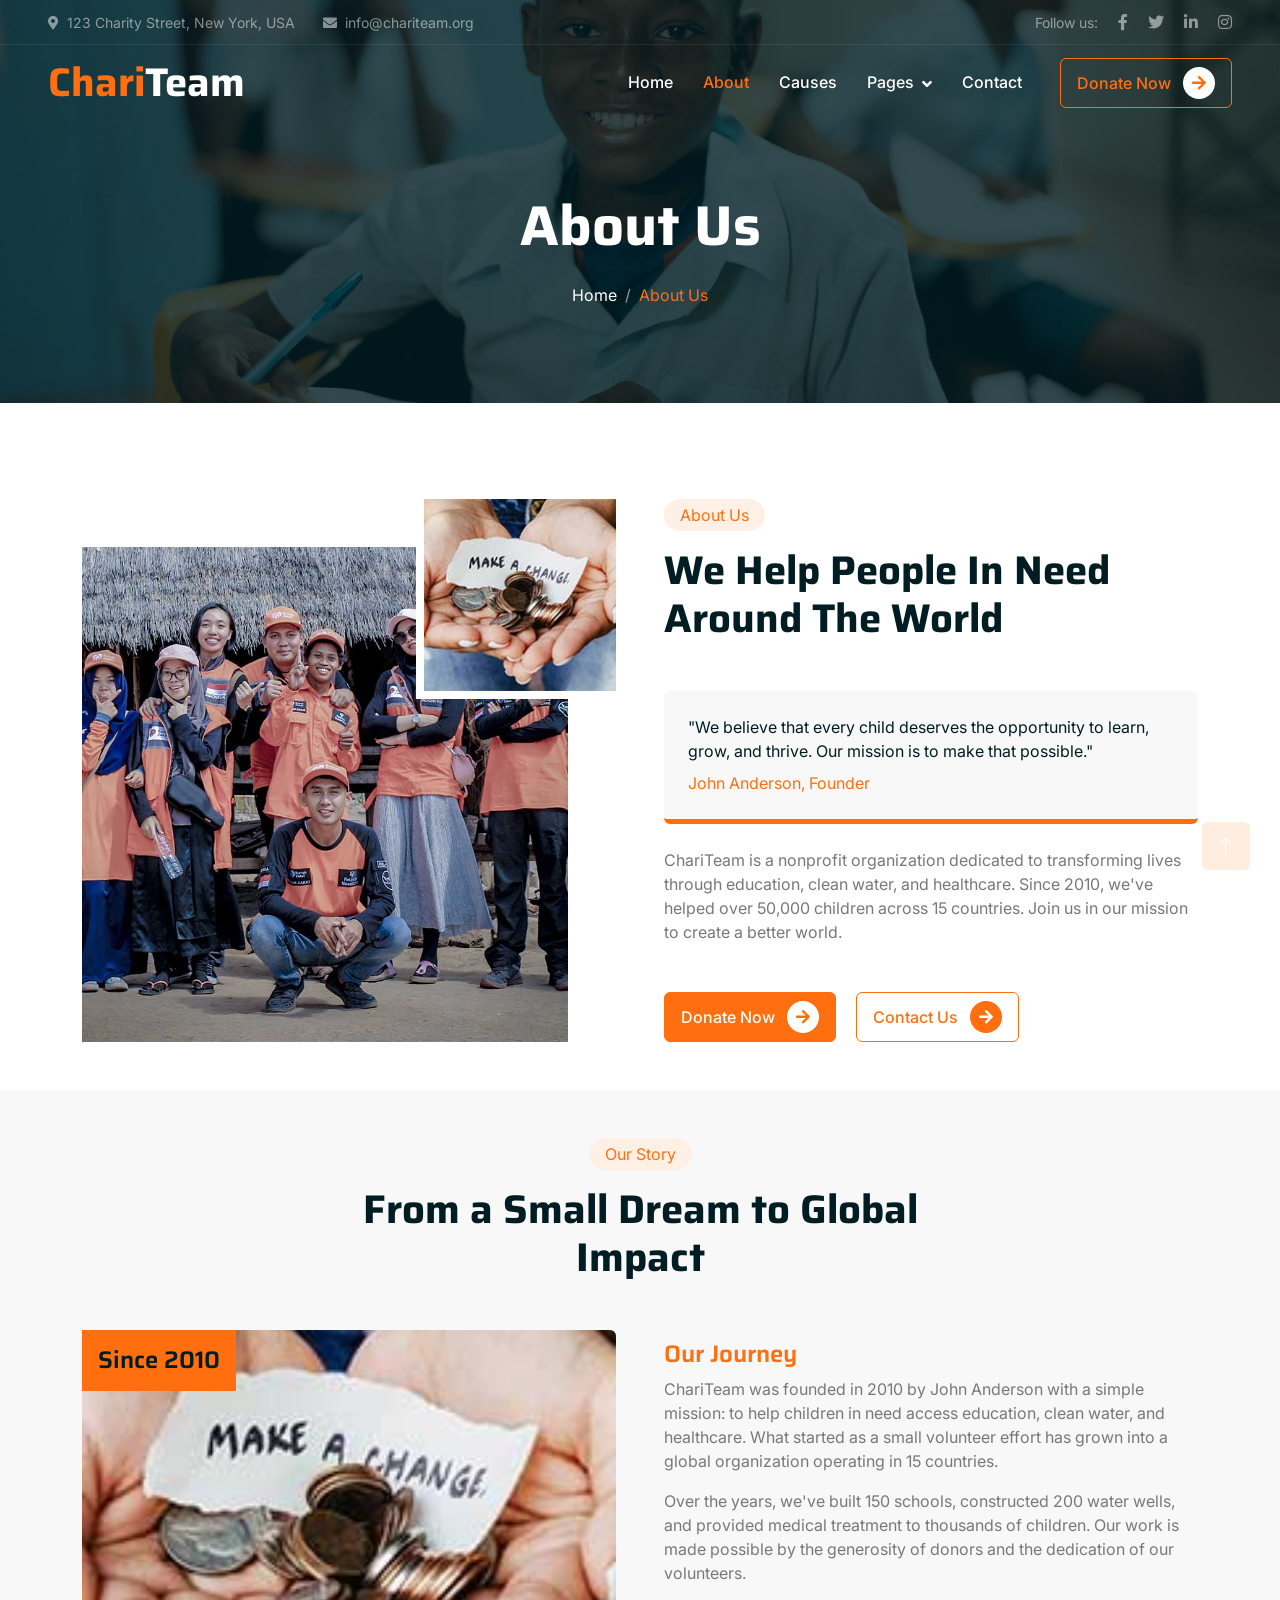
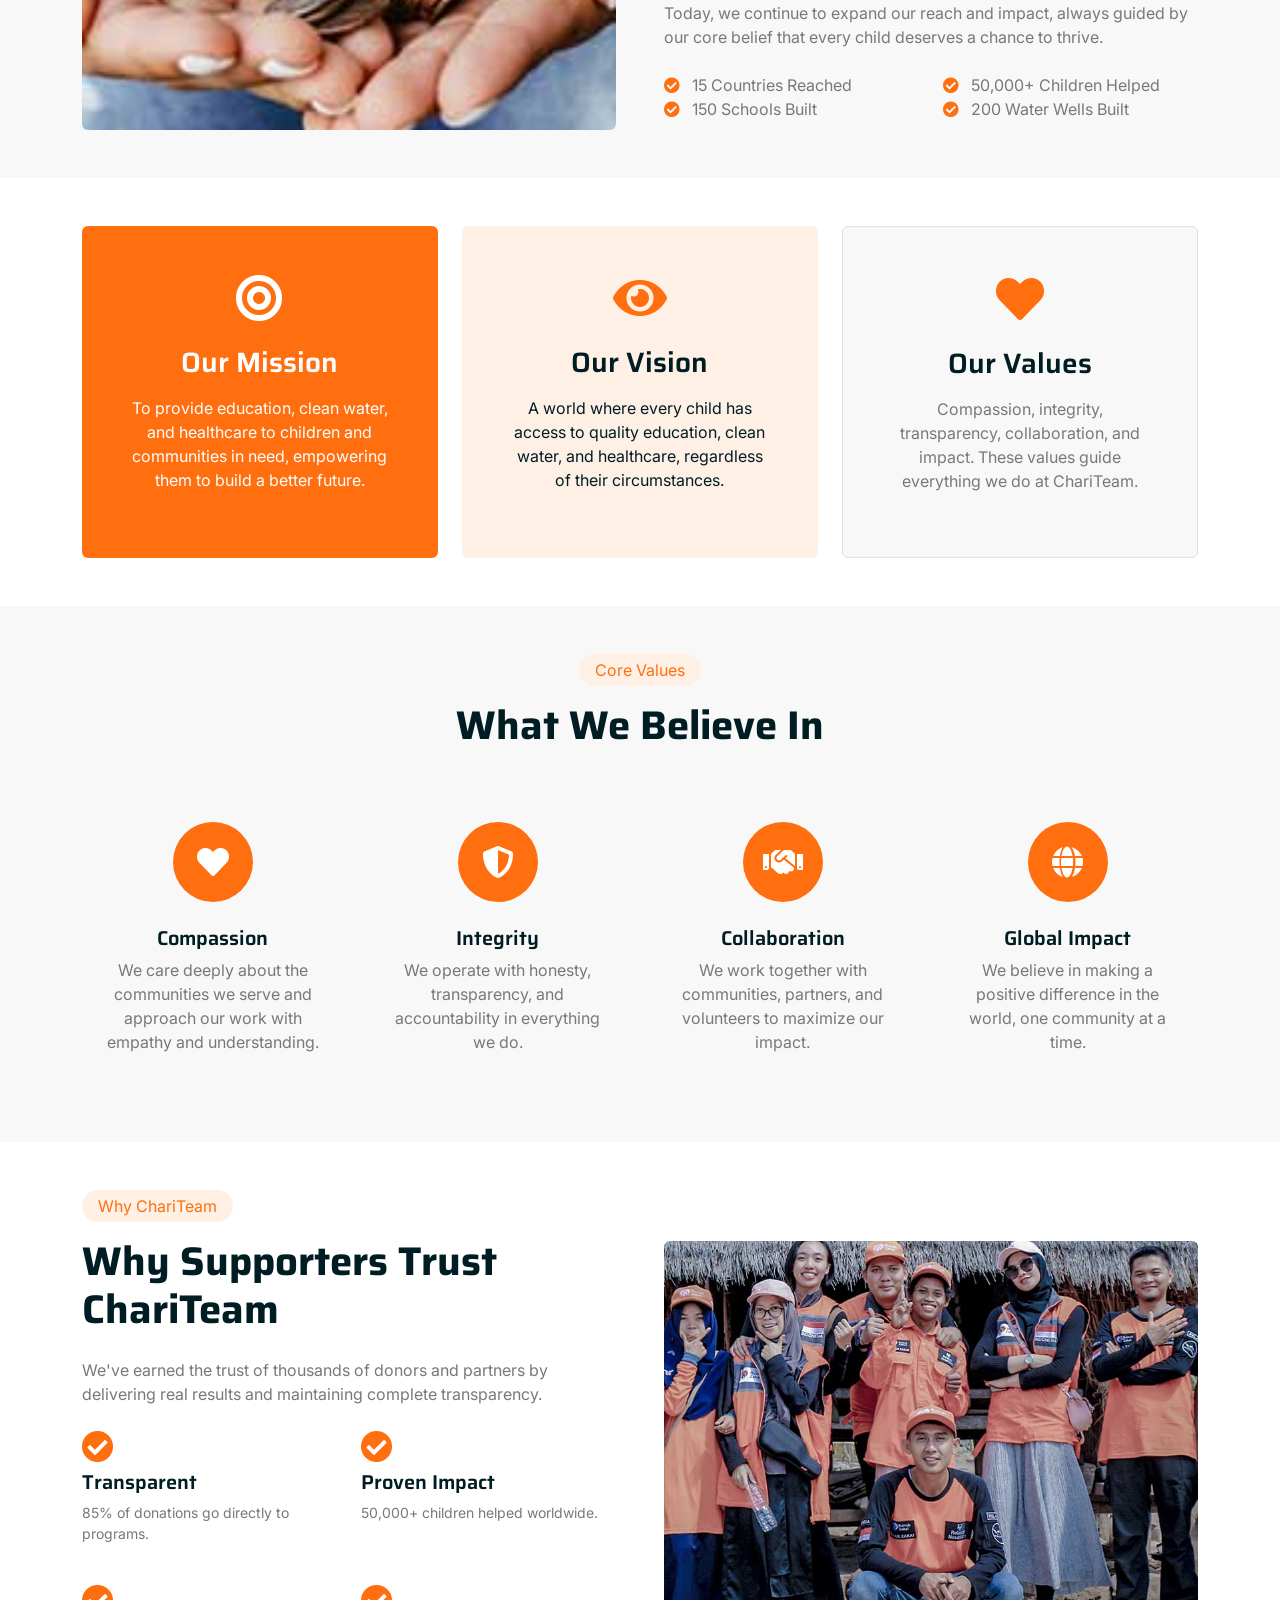
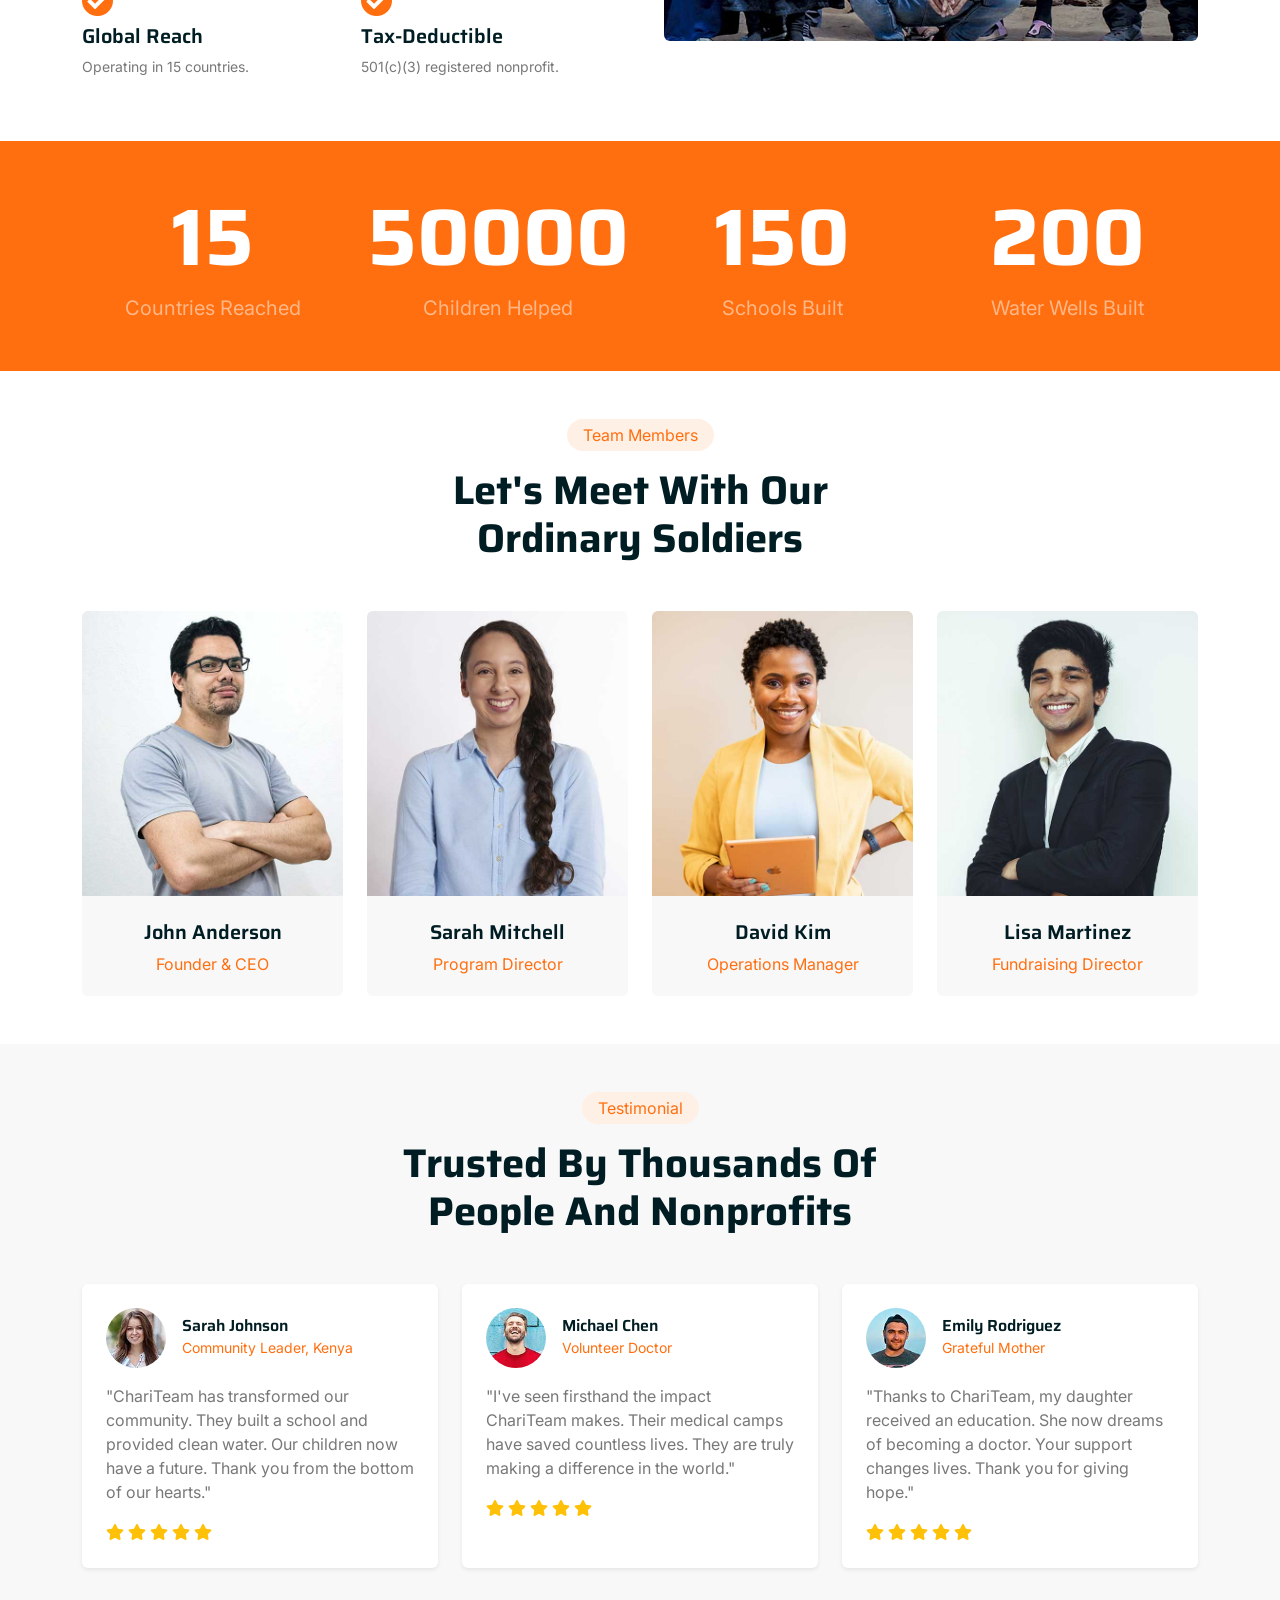
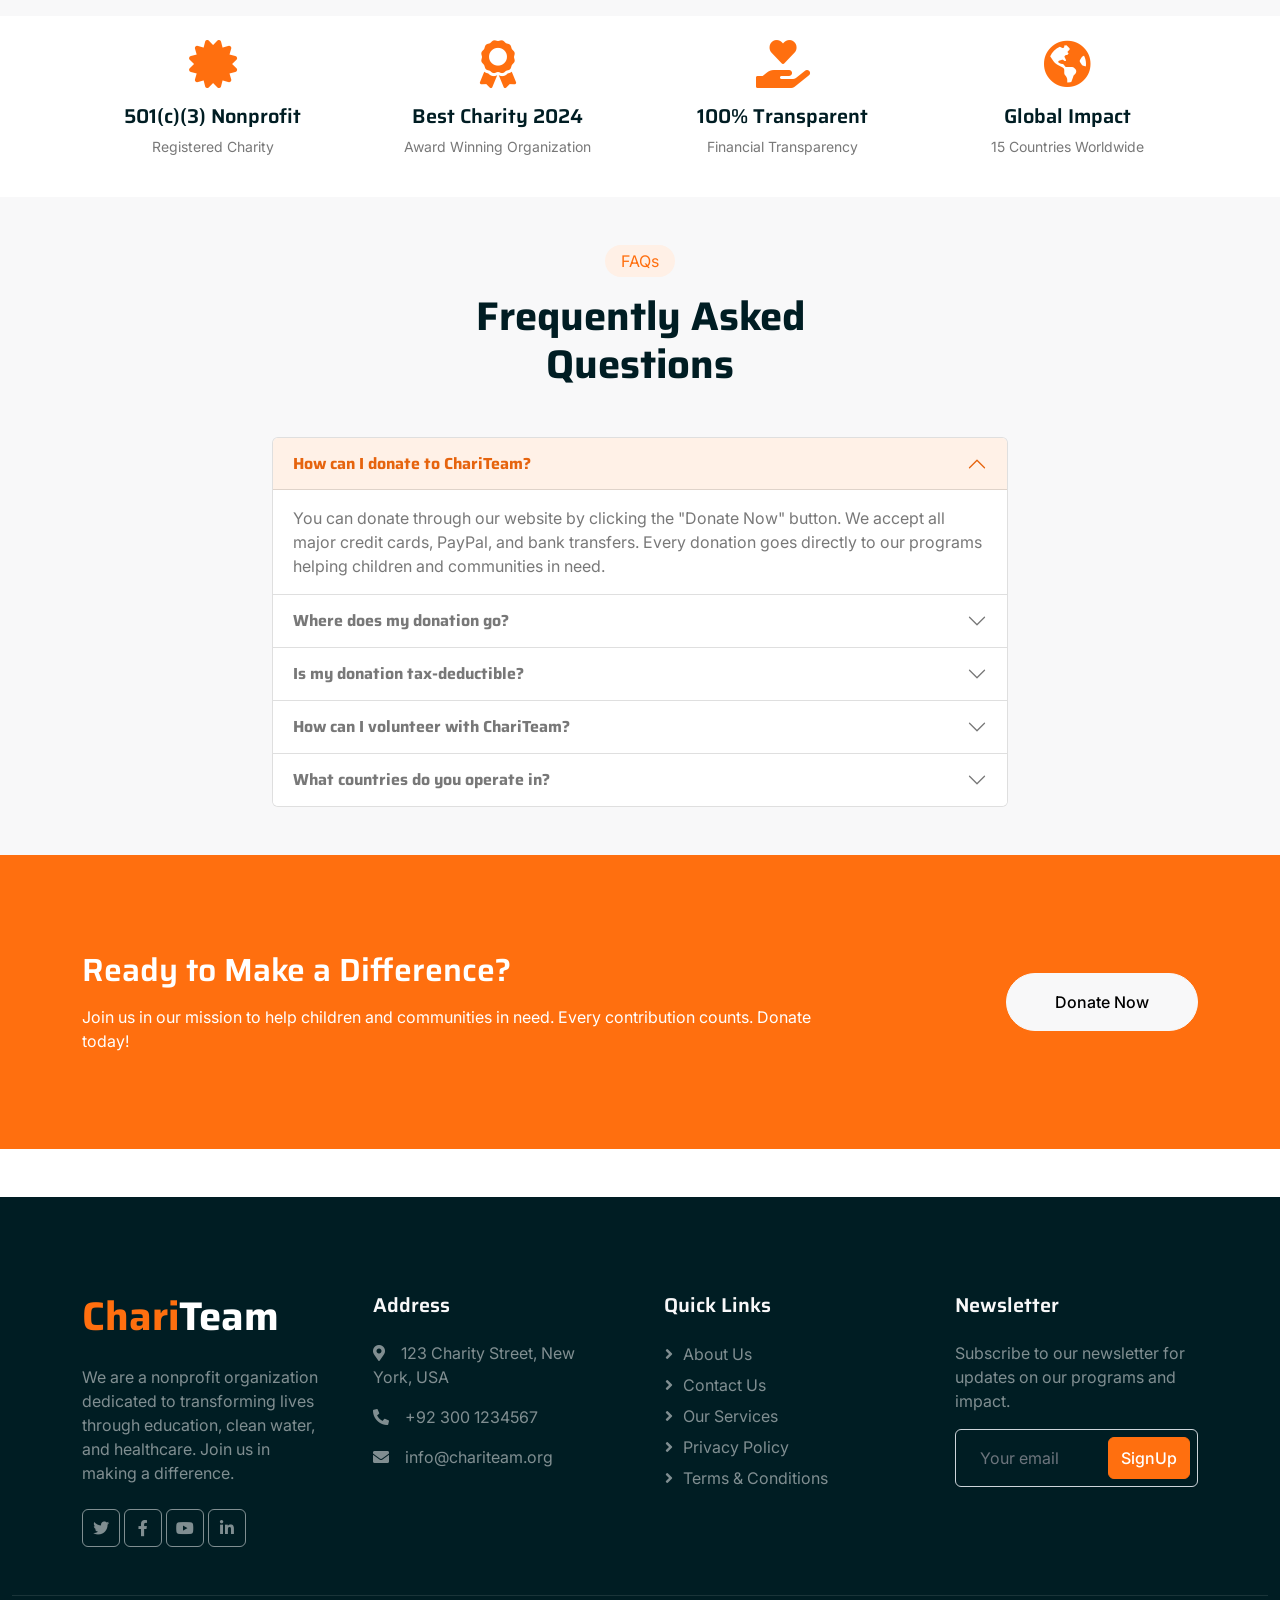
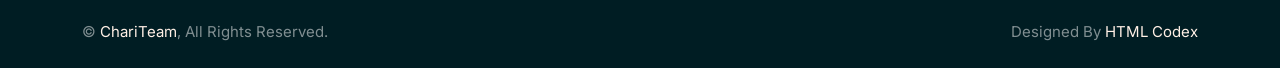
==== about.html @ 144189f0 "complate done" ====
<!DOCTYPE html>
<html lang="en">

<head>
    <meta charset="utf-8">
    <title>About Us - ChariTeam Charity Organization</title>
    <meta content="width=device-width, initial-scale=1.0" name="viewport">
    <meta content="about ChariTeam, charity organization, nonprofit, helping children, education, clean water, medical treatment" name="keywords">
    <meta content="Learn about ChariTeam - a nonprofit charity organization dedicated to helping children through education, clean water, and medical treatment since 2010." name="description">

    <!-- Favicon -->
    <link href="img/favicon.ico" rel="icon">

    <!-- Google Web Fonts -->
    <link rel="preconnect" href="https://fonts.googleapis.com">
    <link rel="preconnect" href="https://fonts.gstatic.com" crossorigin>
    <link href="https://fonts.googleapis.com/css2?family=Inter:wght@400;500;600&family=Saira:wght@500;600;700&display=swap" rel="stylesheet"> 

    <!-- Icon Font Stylesheet -->
    <link href="https://cdnjs.cloudflare.com/ajax/libs/font-awesome/5.10.0/css/all.min.css" rel="stylesheet">
    <link href="https://cdn.jsdelivr.net/npm/bootstrap-icons@1.4.1/font/bootstrap-icons.css" rel="stylesheet">

    <!-- Libraries Stylesheet -->
    <link href="lib/animate/animate.min.css" rel="stylesheet">
    <link href="lib/owlcarousel/assets/owl.carousel.min.css" rel="stylesheet">

    <!-- Customized Bootstrap Stylesheet -->
    <link href="css/bootstrap.min.css" rel="stylesheet">

    <!-- Template Stylesheet -->
    <link href="css/style.css" rel="stylesheet">
</head>

<body>
    <!-- Spinner Start -->
    <div id="spinner" class="show bg-white position-fixed translate-middle w-100 vh-100 top-50 start-50 d-flex align-items-center justify-content-center">
        <div class="spinner-grow text-primary" role="status"></div>
    </div>
    <!-- Spinner End -->


    <!-- Navbar Start -->
    <div class="container-fluid fixed-top px-0 wow fadeIn" data-wow-delay="0.1s">
        <div class="top-bar text-white-50 row gx-0 align-items-center d-none d-lg-flex">
            <div class="col-lg-6 px-5 text-start">
                <small><i class="fa fa-map-marker-alt me-2"></i>123 Charity Street, New York, USA</small>
                <small class="ms-4"><i class="fa fa-envelope me-2"></i>info@chariteam.org</small>
            </div>
            <div class="col-lg-6 px-5 text-end">
                <small>Follow us:</small>
                <a class="text-white-50 ms-3" href="#"><i class="fab fa-facebook-f"></i></a>
                <a class="text-white-50 ms-3" href="#"><i class="fab fa-twitter"></i></a>
                <a class="text-white-50 ms-3" href="#"><i class="fab fa-linkedin-in"></i></a>
                <a class="text-white-50 ms-3" href="#"><i class="fab fa-instagram"></i></a>
            </div>
        </div>

        <nav class="navbar navbar-expand-lg navbar-dark py-lg-0 px-lg-5 wow fadeIn" data-wow-delay="0.1s">
            <a href="index.html" class="navbar-brand ms-4 ms-lg-0">
                <h1 class="fw-bold text-primary m-0">Chari<span class="text-white">Team</span></h1>
            </a>
            <button type="button" class="navbar-toggler me-4" data-bs-toggle="collapse" data-bs-target="#navbarCollapse">
                <span class="navbar-toggler-icon"></span>
            </button>
            <div class="collapse navbar-collapse" id="navbarCollapse">
                <div class="navbar-nav ms-auto p-4 p-lg-0">
                    <a href="index.html" class="nav-item nav-link">Home</a>
                    <a href="about.html" class="nav-item nav-link active">About</a>
                    <a href="causes.html" class="nav-item nav-link">Causes</a>
                    <div class="nav-item dropdown">
                        <a href="#" class="nav-link dropdown-toggle" data-bs-toggle="dropdown">Pages</a>
                        <div class="dropdown-menu m-0">
                            <a href="service.html" class="dropdown-item">Service</a>
                            <a href="donate.html" class="dropdown-item">Donate</a>
                            <a href="team.html" class="dropdown-item">Our Team</a>
                            <a href="testimonial.html" class="dropdown-item">Testimonial</a>
                            <a href="blog.html" class="dropdown-item">Our Blog</a>
                        </div>
                    </div>
                    <a href="contact.html" class="nav-item nav-link">Contact</a>
                </div>
                <div class="d-none d-lg-flex ms-2">
                    <a class="btn btn-outline-primary py-2 px-3" href="donate.html">
                        Donate Now
                        <div class="d-inline-flex btn-sm-square bg-white text-primary rounded-circle ms-2">
                            <i class="fa fa-arrow-right"></i>
                        </div>
                    </a>
                </div>
            </div>
        </nav>
    </div>
    <!-- Navbar End -->


    <!-- Page Header Start -->
    <div class="container-fluid page-header mb-5 wow fadeIn" data-wow-delay="0.1s">
        <div class="container text-center">
            <h1 class="display-4 text-white animated slideInDown mb-4">About Us</h1>
            <nav aria-label="breadcrumb animated slideInDown">
                <ol class="breadcrumb justify-content-center mb-0">
                    <li class="breadcrumb-item"><a class="text-white" href="index.html">Home</a></li>
                    <li class="breadcrumb-item text-primary active" aria-current="page">About Us</li>
                </ol>
            </nav>
        </div>
    </div>
    <!-- Page Header End -->


    <!-- About Start -->
    <div class="container-xxl py-5">
        <div class="container">
            <div class="row g-5">
                <div class="col-lg-6 wow fadeInUp" data-wow-delay="0.1s">
                    <div class="position-relative overflow-hidden h-100" style="min-height: 400px;">
                        <img class="position-absolute w-100 h-100 pt-5 pe-5" src="img/about-1.jpg" alt="About ChariTeam" style="object-fit: cover;">
                        <img class="position-absolute top-0 end-0 bg-white ps-2 pb-2" src="img/about-2.jpg" alt="" style="width: 200px; height: 200px; object-fit: cover;">
                    </div>
                </div>
                <div class="col-lg-6 wow fadeInUp" data-wow-delay="0.5s">
                    <div class="h-100">
                        <div class="d-inline-block rounded-pill bg-secondary text-primary py-1 px-3 mb-3">About Us</div>
                        <h1 class="display-6 mb-5">We Help People In Need Around The World</h1>
                        <div class="bg-light border-bottom border-5 border-primary rounded p-4 mb-4">
                            <p class="text-dark mb-2">"We believe that every child deserves the opportunity to learn, grow, and thrive. Our mission is to make that possible."</p>
                            <span class="text-primary">John Anderson, Founder</span>
                        </div>
                        <p class="mb-5">ChariTeam is a nonprofit organization dedicated to transforming lives through education, clean water, and healthcare. Since 2010, we've helped over 50,000 children across 15 countries. Join us in our mission to create a better world.</p>
                        <a class="btn btn-primary py-2 px-3 me-3" href="donate.html">
                            Donate Now
                            <div class="d-inline-flex btn-sm-square bg-white text-primary rounded-circle ms-2">
                                <i class="fa fa-arrow-right"></i>
                            </div>
                        </a>
                        <a class="btn btn-outline-primary py-2 px-3" href="contact.html">
                            Contact Us
                            <div class="d-inline-flex btn-sm-square bg-primary text-white rounded-circle ms-2">
                                <i class="fa fa-arrow-right"></i>
                            </div>
                        </a>
                    </div>
                </div>
            </div>
        </div>
    </div>
    <!-- About End -->


    <!-- Our Story Section Start -->
    <div class="container-xxl py-5 bg-light">
        <div class="container">
            <div class="text-center mx-auto wow fadeInUp" data-wow-delay="0.1s" style="max-width: 600px;">
                <div class="d-inline-block rounded-pill bg-secondary text-primary py-1 px-3 mb-3">Our Story</div>
                <h1 class="display-6 mb-5">From a Small Dream to Global Impact</h1>
            </div>
            <div class="row g-5 align-items-center">
                <div class="col-lg-6 wow fadeInUp" data-wow-delay="0.1s">
                    <div class="position-relative">
                        <img class="img-fluid rounded w-100" src="img/about-2.jpg" alt="Our Story" style="height: 400px; object-fit: cover;">
                        <div class="position-absolute top-0 start-0 bg-primary text-white p-3 rounded-bottom-end">
                            <h4 class="mb-0">Since 2010</h4>
                        </div>
                    </div>
                </div>
                <div class="col-lg-6 wow fadeInUp" data-wow-delay="0.3s">
                    <h4 class="text-primary">Our Journey</h4>
                    <p>ChariTeam was founded in 2010 by John Anderson with a simple mission: to help children in need access education, clean water, and healthcare. What started as a small volunteer effort has grown into a global organization operating in 15 countries.</p>
                    <p>Over the years, we've built 150 schools, constructed 200 water wells, and provided medical treatment to thousands of children. Our work is made possible by the generosity of donors and the dedication of our volunteers.</p>
                    <p>Today, we continue to expand our reach and impact, always guided by our core belief that every child deserves a chance to thrive.</p>
                    <div class="row mt-4">
                        <div class="col-sm-6">
                            <i class="fas fa-check-circle text-primary me-2"></i> 15 Countries Reached
                        </div>
                        <div class="col-sm-6">
                            <i class="fas fa-check-circle text-primary me-2"></i> 50,000+ Children Helped
                        </div>
                        <div class="col-sm-6">
                            <i class="fas fa-check-circle text-primary me-2"></i> 150 Schools Built
                        </div>
                        <div class="col-sm-6">
                            <i class="fas fa-check-circle text-primary me-2"></i> 200 Water Wells Built
                        </div>
                    </div>
                </div>
            </div>
        </div>
    </div>
    <!-- Our Story Section End -->


    <!-- Mission & Vision Start -->
    <div class="container-xxl py-5">
        <div class="container">
            <div class="row g-4">
                <div class="col-lg-4 col-md-6 wow fadeInUp" data-wow-delay="0.1s">
                    <div class="bg-primary text-white text-center p-5 rounded h-100">
                        <i class="fas fa-bullseye fa-3x mb-4"></i>
                        <h3 class="text-white mb-3">Our Mission</h3>
                        <p>To provide education, clean water, and healthcare to children and communities in need, empowering them to build a better future.</p>
                    </div>
                </div>
                <div class="col-lg-4 col-md-6 wow fadeInUp" data-wow-delay="0.3s">
                    <div class="bg-secondary text-dark text-center p-5 rounded h-100">
                        <i class="fas fa-eye fa-3x mb-4 text-primary"></i>
                        <h3 class="text-dark mb-3">Our Vision</h3>
                        <p>A world where every child has access to quality education, clean water, and healthcare, regardless of their circumstances.</p>
                    </div>
                </div>
                <div class="col-lg-4 col-md-6 wow fadeInUp" data-wow-delay="0.5s">
                    <div class="bg-light text-center p-5 rounded h-100 border">
                        <i class="fas fa-heart fa-3x mb-4 text-primary"></i>
                        <h3 class="mb-3">Our Values</h3>
                        <p>Compassion, integrity, transparency, collaboration, and impact. These values guide everything we do at ChariTeam.</p>
                    </div>
                </div>
            </div>
        </div>
    </div>
    <!-- Mission & Vision End -->


    <!-- Core Values Section Start -->
    <div class="container-xxl py-5 bg-light">
        <div class="container">
            <div class="text-center mx-auto wow fadeInUp" data-wow-delay="0.1s" style="max-width: 500px;">
                <div class="d-inline-block rounded-pill bg-secondary text-primary py-1 px-3 mb-3">Core Values</div>
                <h1 class="display-6 mb-5">What We Believe In</h1>
            </div>
            <div class="row g-4">
                <div class="col-lg-3 col-md-6 wow fadeInUp" data-wow-delay="0.1s">
                    <div class="text-center p-4">
                        <div class="bg-primary rounded-circle d-flex align-items-center justify-content-center mx-auto mb-4" style="width: 80px; height: 80px;">
                            <i class="fas fa-heart text-white fa-2x"></i>
                        </div>
                        <h5>Compassion</h5>
                        <p>We care deeply about the communities we serve and approach our work with empathy and understanding.</p>
                    </div>
                </div>
                <div class="col-lg-3 col-md-6 wow fadeInUp" data-wow-delay="0.3s">
                    <div class="text-center p-4">
                        <div class="bg-primary rounded-circle d-flex align-items-center justify-content-center mx-auto mb-4" style="width: 80px; height: 80px;">
                            <i class="fas fa-shield-alt text-white fa-2x"></i>
                        </div>
                        <h5>Integrity</h5>
                        <p>We operate with honesty, transparency, and accountability in everything we do.</p>
                    </div>
                </div>
                <div class="col-lg-3 col-md-6 wow fadeInUp" data-wow-delay="0.5s">
                    <div class="text-center p-4">
                        <div class="bg-primary rounded-circle d-flex align-items-center justify-content-center mx-auto mb-4" style="width: 80px; height: 80px;">
                            <i class="fas fa-handshake text-white fa-2x"></i>
                        </div>
                        <h5>Collaboration</h5>
                        <p>We work together with communities, partners, and volunteers to maximize our impact.</p>
                    </div>
                </div>
                <div class="col-lg-3 col-md-6 wow fadeInUp" data-wow-delay="0.7s">
                    <div class="text-center p-4">
                        <div class="bg-primary rounded-circle d-flex align-items-center justify-content-center mx-auto mb-4" style="width: 80px; height: 80px;">
                            <i class="fas fa-globe text-white fa-2x"></i>
                        </div>
                        <h5>Global Impact</h5>
                        <p>We believe in making a positive difference in the world, one community at a time.</p>
                    </div>
                </div>
            </div>
        </div>
    </div>
    <!-- Core Values Section End -->


    <!-- Why Choose Us Start -->
    <div class="container-xxl py-5">
        <div class="container">
            <div class="row g-5 align-items-center">
                <div class="col-lg-6 wow fadeInUp" data-wow-delay="0.1s">
                    <div class="d-inline-block rounded-pill bg-secondary text-primary py-1 px-3 mb-3">Why ChariTeam</div>
                    <h1 class="display-6 mb-4">Why Supporters Trust ChariTeam</h1>
                    <p class="mb-4">We've earned the trust of thousands of donors and partners by delivering real results and maintaining complete transparency.</p>
                    <div class="row g-4">
                        <div class="col-sm-6">
                            <i class="fas fa-check-circle text-primary fa-2x mb-2"></i>
                            <h5>Transparent</h5>
                            <p class="small">85% of donations go directly to programs.</p>
                        </div>
                        <div class="col-sm-6">
                            <i class="fas fa-check-circle text-primary fa-2x mb-2"></i>
                            <h5>Proven Impact</h5>
                            <p class="small">50,000+ children helped worldwide.</p>
                        </div>
                        <div class="col-sm-6">
                            <i class="fas fa-check-circle text-primary fa-2x mb-2"></i>
                            <h5>Global Reach</h5>
                            <p class="small">Operating in 15 countries.</p>
                        </div>
                        <div class="col-sm-6">
                            <i class="fas fa-check-circle text-primary fa-2x mb-2"></i>
                            <h5>Tax-Deductible</h5>
                            <p class="small">501(c)(3) registered nonprofit.</p>
                        </div>
                    </div>
                </div>
                <div class="col-lg-6 wow fadeInUp" data-wow-delay="0.3s">
                    <img class="img-fluid rounded w-100" src="img/about-1.jpg" alt="Why Choose Us" style="height: 400px; object-fit: cover;">
                </div>
            </div>
        </div>
    </div>
    <!-- Why Choose Us End -->


    <!-- Stats Section Start -->
    <div class="container-xxl py-5 bg-primary">
        <div class="container">
            <div class="row g-4 text-center">
                <div class="col-lg-3 col-md-6 wow fadeInUp" data-wow-delay="0.1s">
                    <h1 class="display-1 text-white" data-toggle="counter-up">15</h1>
                    <span class="fs-5 text-white-50">Countries Reached</span>
                </div>
                <div class="col-lg-3 col-md-6 wow fadeInUp" data-wow-delay="0.3s">
                    <h1 class="display-1 text-white" data-toggle="counter-up">50000</h1>
                    <span class="fs-5 text-white-50">Children Helped</span>
                </div>
                <div class="col-lg-3 col-md-6 wow fadeInUp" data-wow-delay="0.5s">
                    <h1 class="display-1 text-white" data-toggle="counter-up">150</h1>
                    <span class="fs-5 text-white-50">Schools Built</span>
                </div>
                <div class="col-lg-3 col-md-6 wow fadeInUp" data-wow-delay="0.7s">
                    <h1 class="display-1 text-white" data-toggle="counter-up">200</h1>
                    <span class="fs-5 text-white-50">Water Wells Built</span>
                </div>
            </div>
        </div>
    </div>
    <!-- Stats Section End -->


    <!-- Team Start -->
    <div class="container-xxl py-5">
        <div class="container">
            <div class="text-center mx-auto mb-5 wow fadeInUp" data-wow-delay="0.1s" style="max-width: 500px;">
                <div class="d-inline-block rounded-pill bg-secondary text-primary py-1 px-3 mb-3">Team Members</div>
                <h1 class="display-6 mb-5">Let's Meet With Our Ordinary Soldiers</h1>
            </div>
            <div class="row g-4">
                <div class="col-lg-3 col-md-6 wow fadeInUp" data-wow-delay="0.1s">
                    <div class="team-item position-relative rounded overflow-hidden">
                        <div class="overflow-hidden">
                            <img class="img-fluid" src="img/team-1.jpg" alt="John Anderson - Founder">
                        </div>
                        <div class="team-text bg-light text-center p-4">
                            <h5>John Anderson</h5>
                            <p class="text-primary">Founder & CEO</p>
                            <div class="team-social text-center">
                                <a class="btn btn-square" href="#"><i class="fab fa-facebook-f"></i></a>
                                <a class="btn btn-square" href="#"><i class="fab fa-twitter"></i></a>
                                <a class="btn btn-square" href="#"><i class="fab fa-instagram"></i></a>
                            </div>
                        </div>
                    </div>
                </div>
                <div class="col-lg-3 col-md-6 wow fadeInUp" data-wow-delay="0.3s">
                    <div class="team-item position-relative rounded overflow-hidden">
                        <div class="overflow-hidden">
                            <img class="img-fluid" src="img/team-2.jpg" alt="Sarah Mitchell - Program Director">
                        </div>
                        <div class="team-text bg-light text-center p-4">
                            <h5>Sarah Mitchell</h5>
                            <p class="text-primary">Program Director</p>
                            <div class="team-social text-center">
                                <a class="btn btn-square" href="#"><i class="fab fa-facebook-f"></i></a>
                                <a class="btn btn-square" href="#"><i class="fab fa-twitter"></i></a>
                                <a class="btn btn-square" href="#"><i class="fab fa-instagram"></i></a>
                            </div>
                        </div>
                    </div>
                </div>
                <div class="col-lg-3 col-md-6 wow fadeInUp" data-wow-delay="0.5s">
                    <div class="team-item position-relative rounded overflow-hidden">
                        <div class="overflow-hidden">
                            <img class="img-fluid" src="img/team-3.jpg" alt="David Kim - Operations Manager">
                        </div>
                        <div class="team-text bg-light text-center p-4">
                            <h5>David Kim</h5>
                            <p class="text-primary">Operations Manager</p>
                            <div class="team-social text-center">
                                <a class="btn btn-square" href="#"><i class="fab fa-facebook-f"></i></a>
                                <a class="btn btn-square" href="#"><i class="fab fa-twitter"></i></a>
                                <a class="btn btn-square" href="#"><i class="fab fa-instagram"></i></a>
                            </div>
                        </div>
                    </div>
                </div>
                <div class="col-lg-3 col-md-6 wow fadeInUp" data-wow-delay="0.7s">
                    <div class="team-item position-relative rounded overflow-hidden">
                        <div class="overflow-hidden">
                            <img class="img-fluid" src="img/team-4.jpg" alt="Lisa Martinez - Fundraising Director">
                        </div>
                        <div class="team-text bg-light text-center p-4">
                            <h5>Lisa Martinez</h5>
                            <p class="text-primary">Fundraising Director</p>
                            <div class="team-social text-center">
                                <a class="btn btn-square" href="#"><i class="fab fa-facebook-f"></i></a>
                                <a class="btn btn-square" href="#"><i class="fab fa-twitter"></i></a>
                                <a class="btn btn-square" href="#"><i class="fab fa-instagram"></i></a>
                            </div>
                        </div>
                    </div>
                </div>
            </div>
        </div>
    </div>
    <!-- Team End -->


    <!-- Testimonial Start -->
    <div class="container-xxl py-5 bg-light">
        <div class="container">
            <div class="text-center mx-auto mb-5 wow fadeInUp" data-wow-delay="0.1s" style="max-width: 500px;">
                <div class="d-inline-block rounded-pill bg-secondary text-primary py-1 px-3 mb-3">Testimonial</div>
                <h1 class="display-6 mb-5">Trusted By Thousands Of People And Nonprofits</h1>
            </div>
            <div class="row g-4">
                <div class="col-lg-4 col-md-6 wow fadeInUp" data-wow-delay="0.1s">
                    <div class="bg-white p-4 rounded shadow-sm h-100">
                        <div class="d-flex align-items-center mb-3">
                            <img class="img-fluid rounded-circle" src="img/testimonial-1.jpg" alt="Sarah Johnson" style="width: 60px; height: 60px; object-fit: cover;">
                            <div class="ms-3">
                                <h6 class="mb-0">Sarah Johnson</h6>
                                <span class="text-primary small">Community Leader, Kenya</span>
                            </div>
                        </div>
                        <p>"ChariTeam has transformed our community. They built a school and provided clean water. Our children now have a future. Thank you from the bottom of our hearts."</p>
                        <div class="text-warning">
                            <i class="fas fa-star"></i>
                            <i class="fas fa-star"></i>
                            <i class="fas fa-star"></i>
                            <i class="fas fa-star"></i>
                            <i class="fas fa-star"></i>
                        </div>
                    </div>
                </div>
                <div class="col-lg-4 col-md-6 wow fadeInUp" data-wow-delay="0.3s">
                    <div class="bg-white p-4 rounded shadow-sm h-100">
                        <div class="d-flex align-items-center mb-3">
                            <img class="img-fluid rounded-circle" src="img/testimonial-2.jpg" alt="Michael Chen" style="width: 60px; height: 60px; object-fit: cover;">
                            <div class="ms-3">
                                <h6 class="mb-0">Michael Chen</h6>
                                <span class="text-primary small">Volunteer Doctor</span>
                            </div>
                        </div>
                        <p>"I've seen firsthand the impact ChariTeam makes. Their medical camps have saved countless lives. They are truly making a difference in the world."</p>
                        <div class="text-warning">
                            <i class="fas fa-star"></i>
                            <i class="fas fa-star"></i>
                            <i class="fas fa-star"></i>
                            <i class="fas fa-star"></i>
                            <i class="fas fa-star"></i>
                        </div>
                    </div>
                </div>
                <div class="col-lg-4 col-md-6 wow fadeInUp" data-wow-delay="0.5s">
                    <div class="bg-white p-4 rounded shadow-sm h-100">
                        <div class="d-flex align-items-center mb-3">
                            <img class="img-fluid rounded-circle" src="img/testimonial-3.jpg" alt="Emily Rodriguez" style="width: 60px; height: 60px; object-fit: cover;">
                            <div class="ms-3">
                                <h6 class="mb-0">Emily Rodriguez</h6>
                                <span class="text-primary small">Grateful Mother</span>
                            </div>
                        </div>
                        <p>"Thanks to ChariTeam, my daughter received an education. She now dreams of becoming a doctor. Your support changes lives. Thank you for giving hope."</p>
                        <div class="text-warning">
                            <i class="fas fa-star"></i>
                            <i class="fas fa-star"></i>
                            <i class="fas fa-star"></i>
                            <i class="fas fa-star"></i>
                            <i class="fas fa-star"></i>
                        </div>
                    </div>
                </div>
            </div>
        </div>
    </div>
    <!-- Testimonial End -->


    <!-- Trust Badges Start -->
    <div class="container-xxl py-4">
        <div class="container">
            <div class="row g-4 text-center">
                <div class="col-lg-3 col-md-6 wow fadeInUp" data-wow-delay="0.1s">
                    <i class="fas fa-certificate fa-3x text-primary mb-3"></i>
                    <h5>501(c)(3) Nonprofit</h5>
                    <p class="small">Registered Charity</p>
                </div>
                <div class="col-lg-3 col-md-6 wow fadeInUp" data-wow-delay="0.3s">
                    <i class="fas fa-award fa-3x text-primary mb-3"></i>
                    <h5>Best Charity 2024</h5>
                    <p class="small">Award Winning Organization</p>
                </div>
                <div class="col-lg-3 col-md-6 wow fadeInUp" data-wow-delay="0.5s">
                    <i class="fas fa-hand-holding-heart fa-3x text-primary mb-3"></i>
                    <h5>100% Transparent</h5>
                    <p class="small">Financial Transparency</p>
                </div>
                <div class="col-lg-3 col-md-6 wow fadeInUp" data-wow-delay="0.7s">
                    <i class="fas fa-globe-americas fa-3x text-primary mb-3"></i>
                    <h5>Global Impact</h5>
                    <p class="small">15 Countries Worldwide</p>
                </div>
            </div>
        </div>
    </div>
    <!-- Trust Badges End -->


    <!-- FAQ Section Start -->
    <div class="container-xxl py-5 bg-light">
        <div class="container">
            <div class="text-center mx-auto wow fadeInUp" data-wow-delay="0.1s" style="max-width: 500px;">
                <div class="d-inline-block rounded-pill bg-secondary text-primary py-1 px-3 mb-3">FAQs</div>
                <h1 class="display-6 mb-5">Frequently Asked Questions</h1>
            </div>
            <div class="row justify-content-center">
                <div class="col-lg-8">
                    <div class="accordion" id="faqAccordion">
                        <div class="accordion-item wow fadeInUp" data-wow-delay="0.1s">
                            <h2 class="accordion-header">
                                <button class="accordion-button" type="button" data-bs-toggle="collapse" data-bs-target="#faq1">
                                    <strong>How can I donate to ChariTeam?</strong>
                                </button>
                            </h2>
                            <div id="faq1" class="accordion-collapse collapse show" data-bs-parent="#faqAccordion">
                                <div class="accordion-body">You can donate through our website by clicking the "Donate Now" button. We accept all major credit cards, PayPal, and bank transfers. Every donation goes directly to our programs helping children and communities in need.</div>
                            </div>
                        </div>
                        <div class="accordion-item wow fadeInUp" data-wow-delay="0.3s">
                            <h2 class="accordion-header">
                                <button class="accordion-button collapsed" type="button" data-bs-toggle="collapse" data-bs-target="#faq2">
                                    <strong>Where does my donation go?</strong>
                                </button>
                            </h2>
                            <div id="faq2" class="accordion-collapse collapse" data-bs-parent="#faqAccordion">
                                <div class="accordion-body">85% of your donation directly funds our programs including education, clean water, and healthcare. 10% goes to operational costs and 5% to administrative expenses. We are transparent about our finances.</div>
                            </div>
                        </div>
                        <div class="accordion-item wow fadeInUp" data-wow-delay="0.5s">
                            <h2 class="accordion-header">
                                <button class="accordion-button collapsed" type="button" data-bs-toggle="collapse" data-bs-target="#faq3">
                                    <strong>Is my donation tax-deductible?</strong>
                                </button>
                            </h2>
                            <div id="faq3" class="accordion-collapse collapse" data-bs-parent="#faqAccordion">
                                <div class="accordion-body">Yes, ChariTeam is a registered 501(c)(3) nonprofit organization. All donations are tax-deductible to the fullest extent permitted by law. You will receive a receipt for your records.</div>
                            </div>
                        </div>
                        <div class="accordion-item wow fadeInUp" data-wow-delay="0.7s">
                            <h2 class="accordion-header">
                                <button class="accordion-button collapsed" type="button" data-bs-toggle="collapse" data-bs-target="#faq4">
                                    <strong>How can I volunteer with ChariTeam?</strong>
                                </button>
                            </h2>
                            <div id="faq4" class="accordion-collapse collapse" data-bs-parent="#faqAccordion">
                                <div class="accordion-body">We welcome volunteers! You can sign up on our website or contact us directly. We have opportunities both locally and internationally in education, healthcare, and community development programs.</div>
                            </div>
                        </div>
                        <div class="accordion-item wow fadeInUp" data-wow-delay="0.9s">
                            <h2 class="accordion-header">
                                <button class="accordion-button collapsed" type="button" data-bs-toggle="collapse" data-bs-target="#faq5">
                                    <strong>What countries do you operate in?</strong>
                                </button>
                            </h2>
                            <div id="faq5" class="accordion-collapse collapse" data-bs-parent="#faqAccordion">
                                <div class="accordion-body">We operate in 15 countries across Africa, Asia, and South America. Our programs focus on communities with the greatest need for education, clean water, and healthcare services.</div>
                            </div>
                        </div>
                    </div>
                </div>
            </div>
        </div>
    </div>
    <!-- FAQ Section End -->


    <!-- CTA Section Start -->
    <div class="container-fluid bg-primary py-5">
        <div class="container py-5">
            <div class="row align-items-center">
                <div class="col-lg-8 wow fadeIn" data-wow-delay="0.1s">
                    <h2 class="text-white mb-3">Ready to Make a Difference?</h2>
                    <p class="text-white mb-0">Join us in our mission to help children and communities in need. Every contribution counts. Donate today!</p>
                </div>
                <div class="col-lg-4 text-lg-end wow fadeIn" data-wow-delay="0.3s">
                    <a href="donate.html" class="btn btn-light rounded-pill py-3 px-5">Donate Now</a>
                </div>
            </div>
        </div>
    </div>
    <!-- CTA Section End -->


    <!-- Footer Start -->
    <div class="container-fluid bg-dark text-white-50 footer mt-5 pt-5 wow fadeIn" data-wow-delay="0.1s">
        <div class="container py-5">
            <div class="row g-5">
                <div class="col-lg-3 col-md-6">
                    <h1 class="fw-bold text-primary mb-4">Chari<span class="text-white">Team</span></h1>
                    <p>We are a nonprofit organization dedicated to transforming lives through education, clean water, and healthcare. Join us in making a difference.</p>
                    <div class="d-flex pt-2">
                        <a class="btn btn-square me-1" href="#"><i class="fab fa-twitter"></i></a>
                        <a class="btn btn-square me-1" href="#"><i class="fab fa-facebook-f"></i></a>
                        <a class="btn btn-square me-1" href="#"><i class="fab fa-youtube"></i></a>
                        <a class="btn btn-square me-0" href="#"><i class="fab fa-linkedin-in"></i></a>
                    </div>
                </div>
                <div class="col-lg-3 col-md-6">
                    <h5 class="text-light mb-4">Address</h5>
                    <p><i class="fa fa-map-marker-alt me-3"></i>123 Charity Street, New York, USA</p>
                    <p><i class="fa fa-phone-alt me-3"></i>+92 300 1234567</p>
                    <p><i class="fa fa-envelope me-3"></i>info@chariteam.org</p>
                </div>
                <div class="col-lg-3 col-md-6">
                    <h5 class="text-light mb-4">Quick Links</h5>
                    <a class="btn btn-link" href="about.html">About Us</a>
                    <a class="btn btn-link" href="contact.html">Contact Us</a>
                    <a class="btn btn-link" href="service.html">Our Services</a>
                    <a class="btn btn-link" href="privacy-policy.html">Privacy Policy</a>
                    <a class="btn btn-link" href="terms.html">Terms & Conditions</a>
                </div>
                <div class="col-lg-3 col-md-6">
                    <h5 class="text-light mb-4">Newsletter</h5>
                    <p>Subscribe to our newsletter for updates on our programs and impact.</p>
                    <div class="position-relative mx-auto" style="max-width: 400px;">
                        <input class="form-control bg-transparent w-100 py-3 ps-4 pe-5" type="email" placeholder="Your email">
                        <button type="button" class="btn btn-primary py-2 position-absolute top-0 end-0 mt-2 me-2">SignUp</button>
                    </div>
                </div>
            </div>
        </div>
        <div class="container-fluid copyright">
            <div class="container">
                <div class="row">
                    <div class="col-md-6 text-center text-md-start mb-3 mb-md-0">
                        &copy; <a href="index.html">ChariTeam</a>, All Rights Reserved.
                    </div>
                    <div class="col-md-6 text-center text-md-end">
                        Designed By <a href="https://htmlcodex.com">HTML Codex</a>
                    </div>
                </div>
            </div>
        </div>
    </div>
    <!-- Footer End -->


    <!-- Back to Top -->
    <a href="#" class="btn btn-lg btn-primary btn-lg-square back-to-top"><i class="bi bi-arrow-up"></i></a>


    <!-- JavaScript Libraries -->
    <script src="https://code.jquery.com/jquery-3.4.1.min.js"></script>
    <script src="https://cdn.jsdelivr.net/npm/bootstrap@5.0.0/dist/js/bootstrap.bundle.min.js"></script>
    <script src="lib/wow/wow.min.js"></script>
    <script src="lib/easing/easing.min.js"></script>
    <script src="lib/waypoints/waypoints.min.js"></script>
    <script src="lib/owlcarousel/owl.carousel.min.js"></script>
    <script src="lib/parallax/parallax.min.js"></script>

    <!-- Template Javascript -->
    <script src="js/main.js"></script>
</body>

</html>
---- css/style.css ----
/********** Template CSS **********/
:root {
    --primary: #FF6F0F;
    --secondary: #FFF0E6;
    --light: #F8F8F9;
    --dark: #001D23;
}

.back-to-top {
    position: fixed;
    display: none;
    right: 30px;
    bottom: 30px;
    z-index: 99;
}


/*** Spinner ***/
#spinner {
    opacity: 0;
    visibility: hidden;
    transition: opacity .5s ease-out, visibility 0s linear .5s;
    z-index: 99999;
}

#spinner.show {
    transition: opacity .5s ease-out, visibility 0s linear 0s;
    visibility: visible;
    opacity: 1;
}


/*** Button ***/
.btn {
    font-weight: 500;
    transition: .5s;
}

.btn.btn-primary,
.btn.btn-outline-primary:hover {
    color: #FFFFFF;
}

.btn.btn-primary:hover {
    color: var(--primary);
    background: transparent;
}

.btn-square {
    width: 38px;
    height: 38px;
}

.btn-sm-square {
    width: 32px;
    height: 32px;
}

.btn-lg-square {
    width: 48px;
    height: 48px;
}

.btn-square,
.btn-sm-square,
.btn-lg-square {
    padding: 0;
    display: flex;
    align-items: center;
    justify-content: center;
    font-weight: normal;
}


/*** Navbar ***/
.fixed-top {
    transition: .5s;
}

.top-bar {
    height: 45px;
    border-bottom: 1px solid rgba(255, 255, 255, .07);
}

.navbar .dropdown-toggle::after {
    border: none;
    content: "\f107";
    font-family: "Font Awesome 5 Free";
    font-weight: 900;
    vertical-align: middle;
    margin-left: 8px;
}

.navbar .navbar-nav .nav-link {
    margin-right: 30px;
    padding: 25px 0;
    color: #FFFFFF;
    font-weight: 500;
    outline: none;
}

.navbar .navbar-nav .nav-link:hover,
.navbar .navbar-nav .nav-link.active {
    color: var(--primary);
}

@media (max-width: 991.98px) {
    .navbar .navbar-nav {
        margin-top: 10px;
        border-top: 1px solid rgba(0, 0, 0, .07);
        background: var(--dark);
    }

    .navbar .navbar-nav .nav-link {
        padding: 10px 0;
    }
}

@media (min-width: 992px) {
    .navbar .nav-item .dropdown-menu {
        display: block;
        visibility: hidden;
        top: 100%;
        transform: rotateX(-75deg);
        transform-origin: 0% 0%;
        transition: .5s;
        opacity: 0;
    }

    .navbar .nav-item:hover .dropdown-menu {
        transform: rotateX(0deg);
        visibility: visible;
        transition: .5s;
        opacity: 1;
    }
}


/*** Header ***/
.carousel-caption {
    top: 0;
    left: 0;
    right: 0;
    bottom: 0;
    display: flex;
    align-items: center;
    justify-content: center;
    text-align: center;
    background: rgba(0, 29, 35, .8);
    z-index: 1;
}

.carousel-control-prev,
.carousel-control-next {
    width: 15%;
}

.carousel-control-prev-icon,
.carousel-control-next-icon {
    width: 3rem;
    height: 3rem;
    background-color: var(--dark);
    border: 12px solid var(--dark);
    border-radius: 3rem;
}

@media (max-width: 768px) {
    #header-carousel .carousel-item {
        position: relative;
        min-height: 450px;
    }
    
    #header-carousel .carousel-item img {
        position: absolute;
        width: 100%;
        height: 100%;
        object-fit: cover;
    }
}

.page-header {
    padding-top: 12rem;
    padding-bottom: 6rem;
    background: linear-gradient(rgba(0, 29, 35, .8), rgba(0, 29, 35, .8)), url(../img/carousel-1.jpg) center center no-repeat;
    background-size: cover;
}

.page-header .breadcrumb-item+.breadcrumb-item::before {
    color: #999999;
}


/*** Causes ***/
.causes-item .progress {
    height: 5px;
    border-radius: 0;
    overflow: visible;
}

.causes-item .progress .progress-bar {
    position: relative;
    overflow: visible;
    width: 0px;
    border-radius: 0;
    transition: 5s;
}

.causes-item .progress .progress-bar span {
    position: absolute;
    top: -7px;
    right: 0;
    width: 40px;
    height: 19px;
    display: flex;
    align-items: center;
    justify-content: center;
    font-size: 12px;
    background: var(--primary);
    color: #FFFFFF;
}

.causes-item .causes-overlay {
    position: absolute;
    width: 100%;
    height: 0;
    top: 0;
    left: 0;
    display: flex;
    align-items: center;
    justify-content: center;
    background: rgba(0, 0, 0, .5);
    overflow: hidden;
    opacity: 0;
    transition: .5s;
}

.causes-item:hover .causes-overlay {
    height: 100%;
    opacity: 1;
}


/*** Service ***/
.service-item {
    box-shadow: 0 0 45px rgba(0, 0, 0, .06);
}


/*** Donate ***/
.donate {
    background: rgba(0, 29, 35, .8);
}

.btn-group .btn-light:hover,
.btn-group input[type="radio"]:checked+label {
    color: var(--primary);
    border-color: var(--primary);
}


/*** Team ***/
.team-item img {
    position: relative;
    top: 0;
    transition: .5s;
}

.team-item:hover img {
    top: -30px;
}

.team-item .team-text {
    position: relative;
    height: 100px;
    transition: .5s;
}

.team-item:hover .team-text {
    margin-top: -60px;
    height: 160px;
}

.team-item .team-text .team-social {
    opacity: 0;
    transition: .5s;
}

.team-item:hover .team-text .team-social {
    opacity: 1;
}

.team-item .team-social .btn {
    display: inline-flex;
    color: var(--primary);
    background: #FFFFFF;
    border-radius: 40px;
}

.team-item .team-social .btn:hover {
    color: #FFFFFF;
    background: var(--primary);
}


/*** Testimonial ***/
.testimonial-carousel::before {
    position: absolute;
    content: "";
    top: 0;
    left: 0;
    height: 100%;
    width: 0;
    background: linear-gradient(to right, rgba(255, 255, 255, 1) 0%, rgba(255, 255, 255, 0) 100%);
    z-index: 1;
}

.testimonial-carousel::after {
    position: absolute;
    content: "";
    top: 0;
    right: 0;
    height: 100%;
    width: 0;
    background: linear-gradient(to left, rgba(255, 255, 255, 1) 0%, rgba(255, 255, 255, 0) 100%);
    z-index: 1;
}

@media (min-width: 768px) {
    .testimonial-carousel::before,
    .testimonial-carousel::after {
        width: 200px;
    }
}

@media (min-width: 992px) {
    .testimonial-carousel::before,
    .testimonial-carousel::after {
        width: 300px;
    }
}

.testimonial-carousel .owl-item .testimonial-text {
    background: var(--light);
    transform: scale(.8);
    transition: .5s;
}

.testimonial-carousel .owl-item.center .testimonial-text {
    background: var(--primary);
    transform: scale(1);
}

.testimonial-carousel .owl-item .testimonial-text *,
.testimonial-carousel .owl-item .testimonial-item img {
    transition: .5s;
}

.testimonial-carousel .owl-item.center .testimonial-text * {
    color: var(--light) !important;
}

.testimonial-carousel .owl-item.center .testimonial-item img {
    background: var(--primary) !important;
} 

.testimonial-carousel .owl-nav {
    position: absolute;
    width: 350px;
    top: 15px;
    left: 50%;
    transform: translateX(-50%);
    display: flex;
    justify-content: space-between;
    opacity: 0;
    transition: .5s;
    z-index: 1;
}

.testimonial-carousel:hover .owl-nav {
    width: 300px;
    opacity: 1;
}

.testimonial-carousel .owl-nav .owl-prev,
.testimonial-carousel .owl-nav .owl-next {
    position: relative;
    color: var(--primary);
    font-size: 45px;
    transition: .5s;
}

.testimonial-carousel .owl-nav .owl-prev:hover,
.testimonial-carousel .owl-nav .owl-next:hover {
    color: var(--dark);
}


/*** Footer ***/

.footer .btn.btn-link {
    display: block;
    margin-bottom: 5px;
    padding: 0;
    text-align: left;
    color: rgba(255,255,255,0.5);
    font-weight: normal;
    text-transform: capitalize;
    transition: .3s;
}

.footer .btn.btn-link::before {
    position: relative;
    content: "\f105";
    font-family: "Font Awesome 5 Free";
    font-weight: 900;
    color: rgba(255,255,255,0.5);
    margin-right: 10px;
}

.footer .btn.btn-link:hover {
    color: var(--light);
    letter-spacing: 1px;
    box-shadow: none;
}

.footer .btn.btn-square {
    color: rgba(255,255,255,0.5);
    border: 1px solid rgba(255,255,255,0.5);
}

.footer .btn.btn-square:hover {
    color: var(--secondary);
    border-color: var(--light);
}

.footer .copyright {
    padding: 25px 0;
    font-size: 15px;
    border-top: 1px solid rgba(256, 256, 256, .1);
}

.footer .copyright a {
    color: var(--secondary);
}

.footer .copyright a:hover {
    color: var(--primary);
}
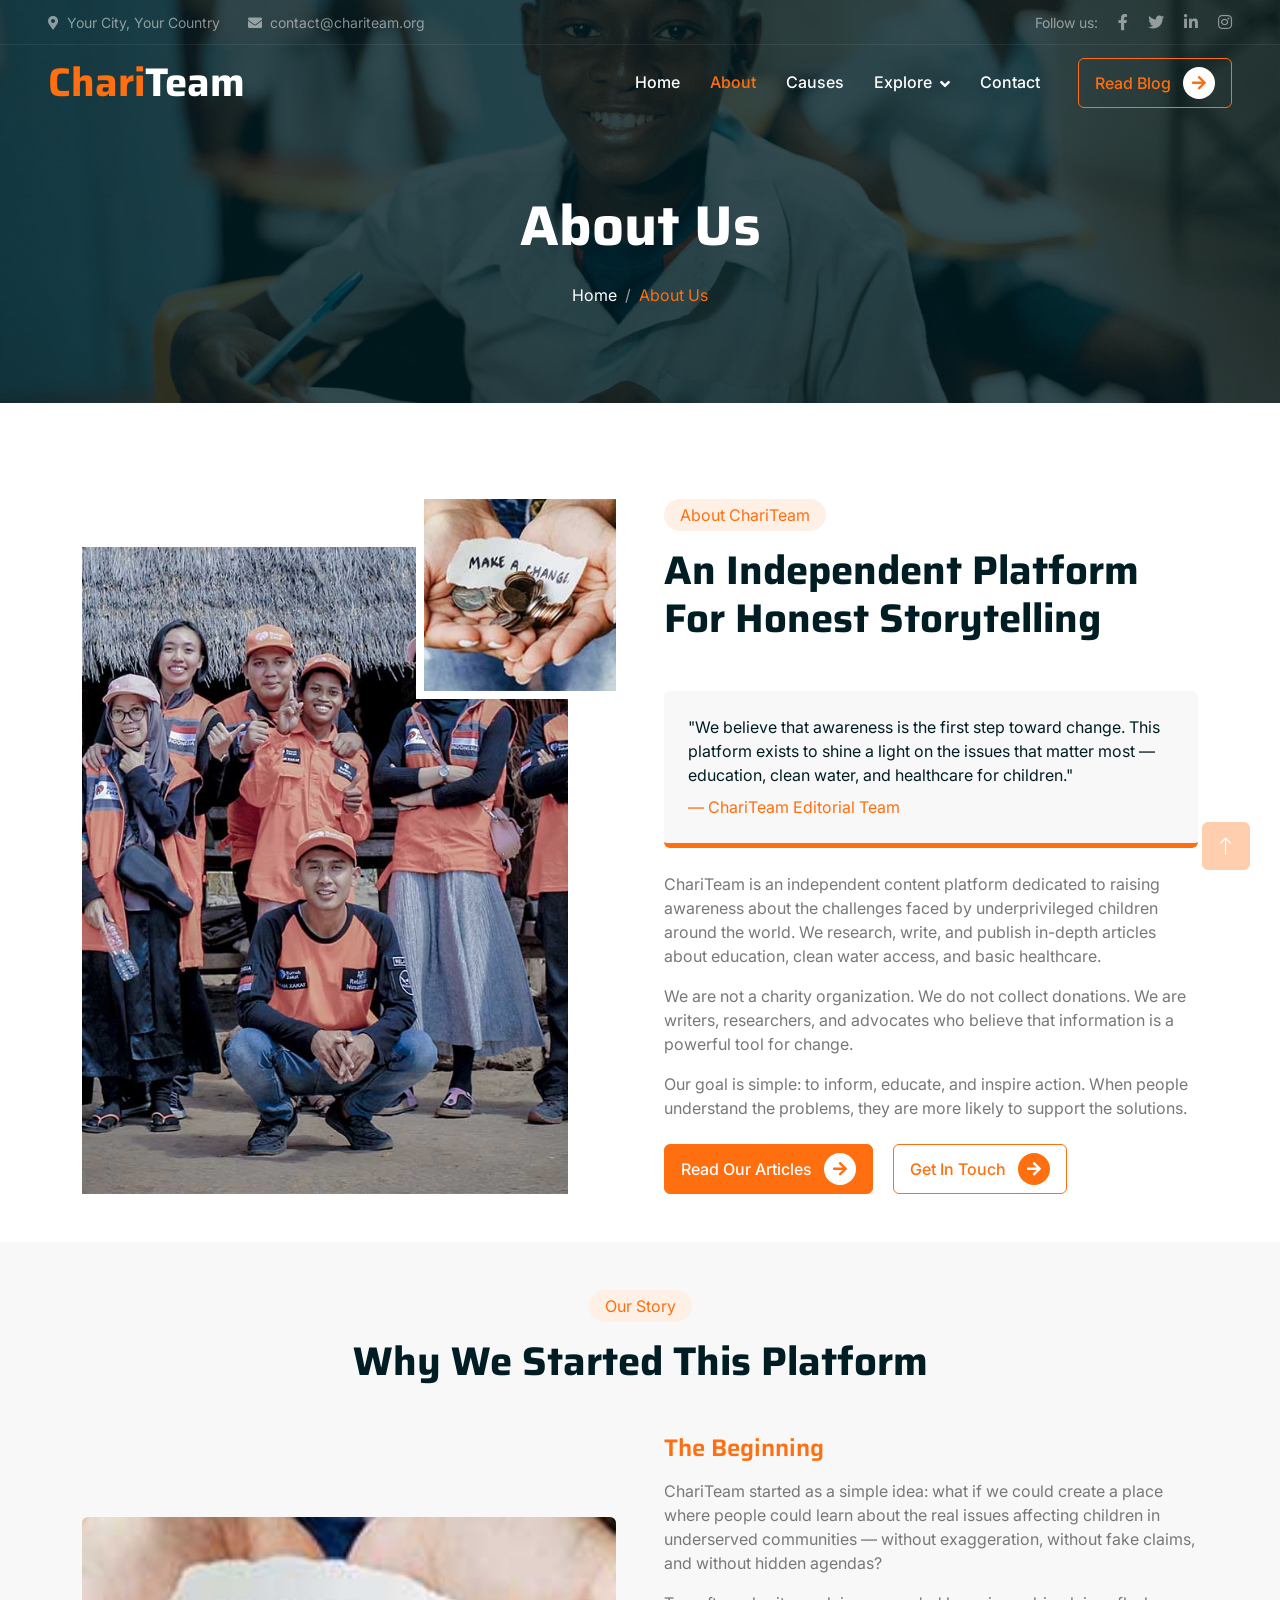
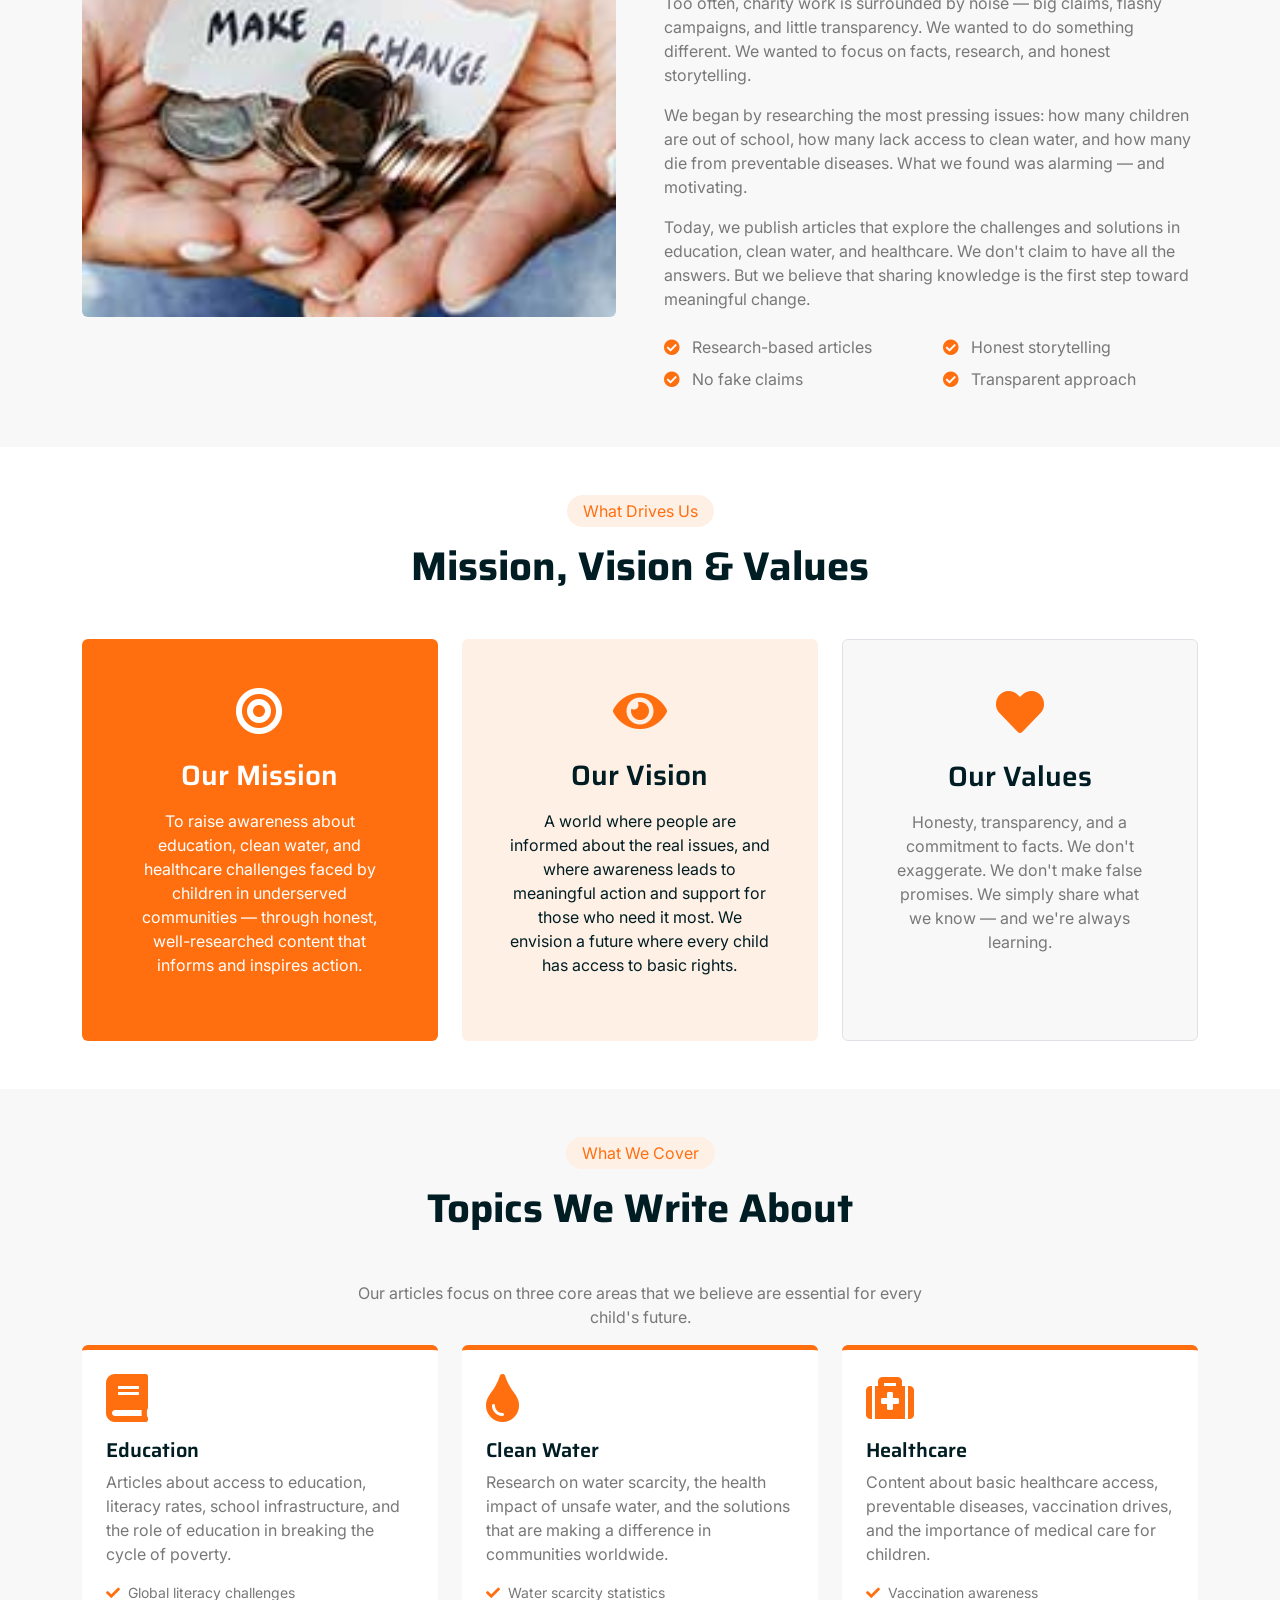
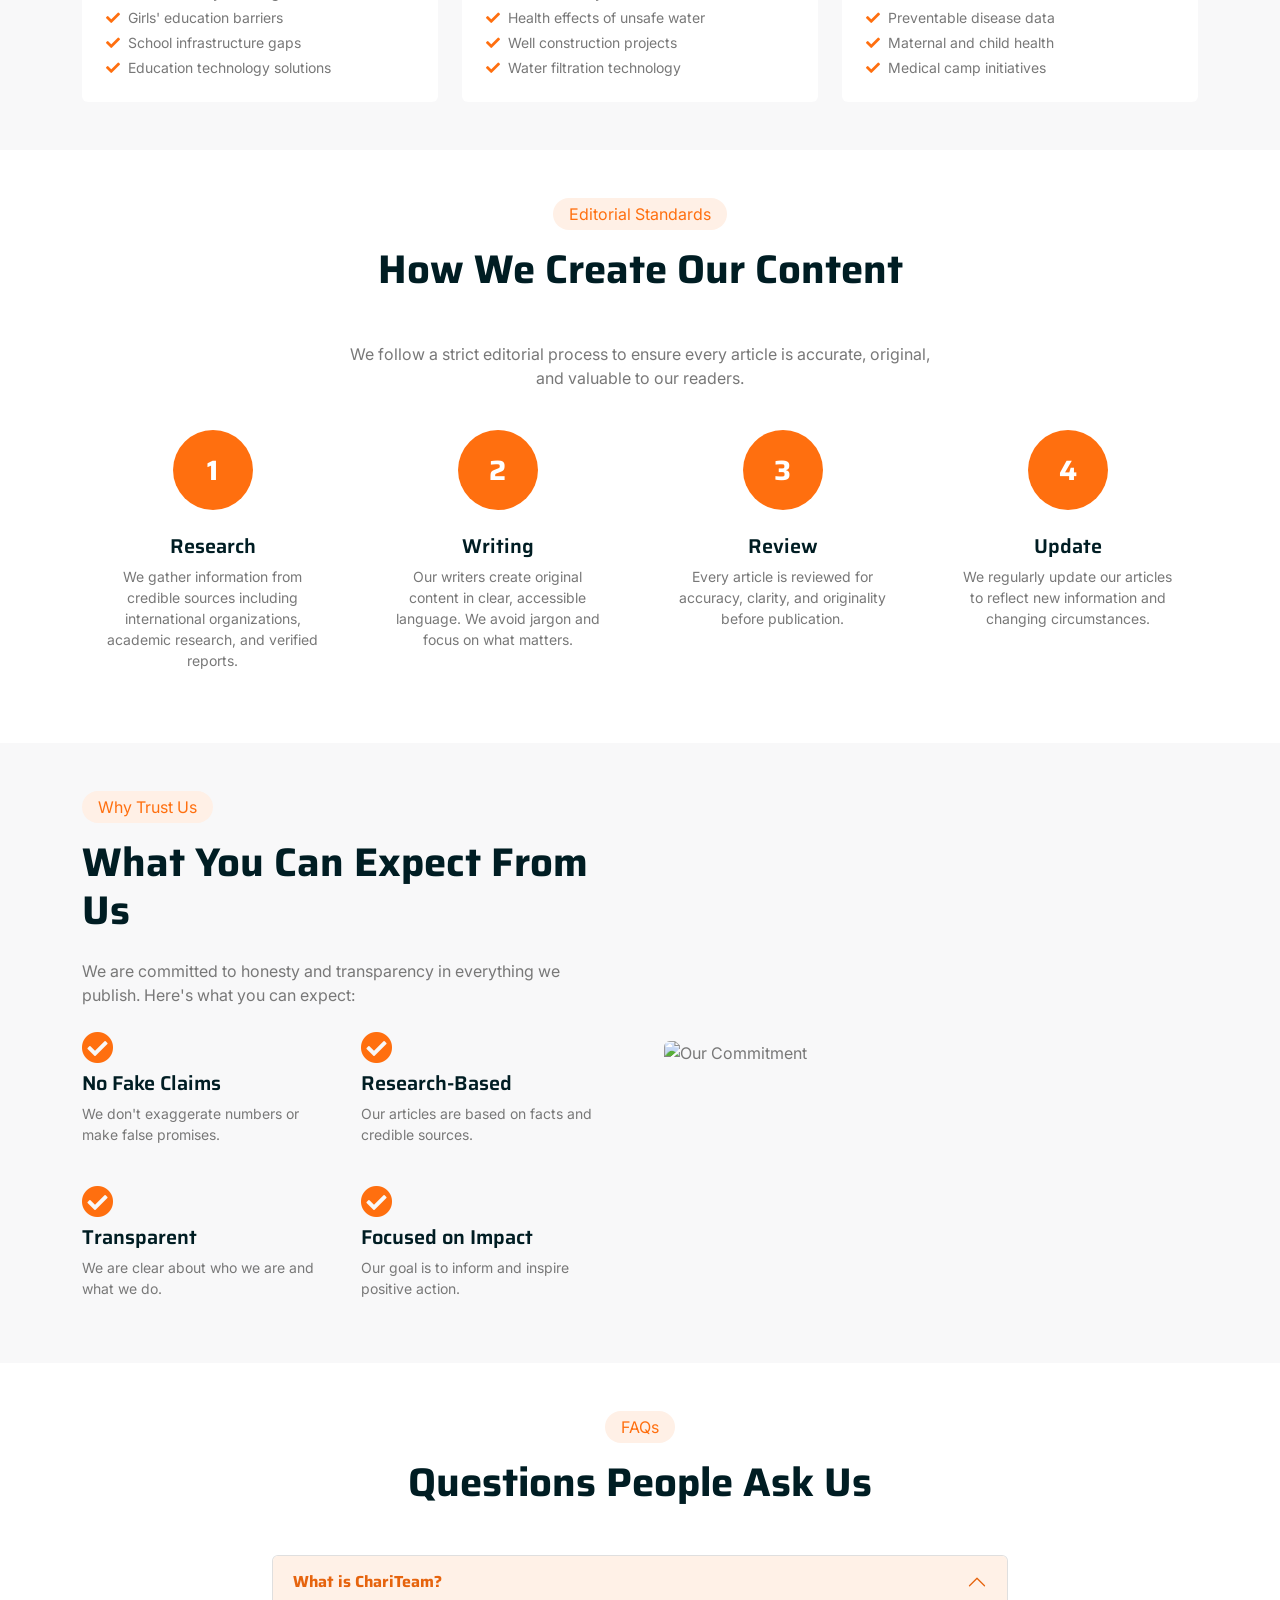
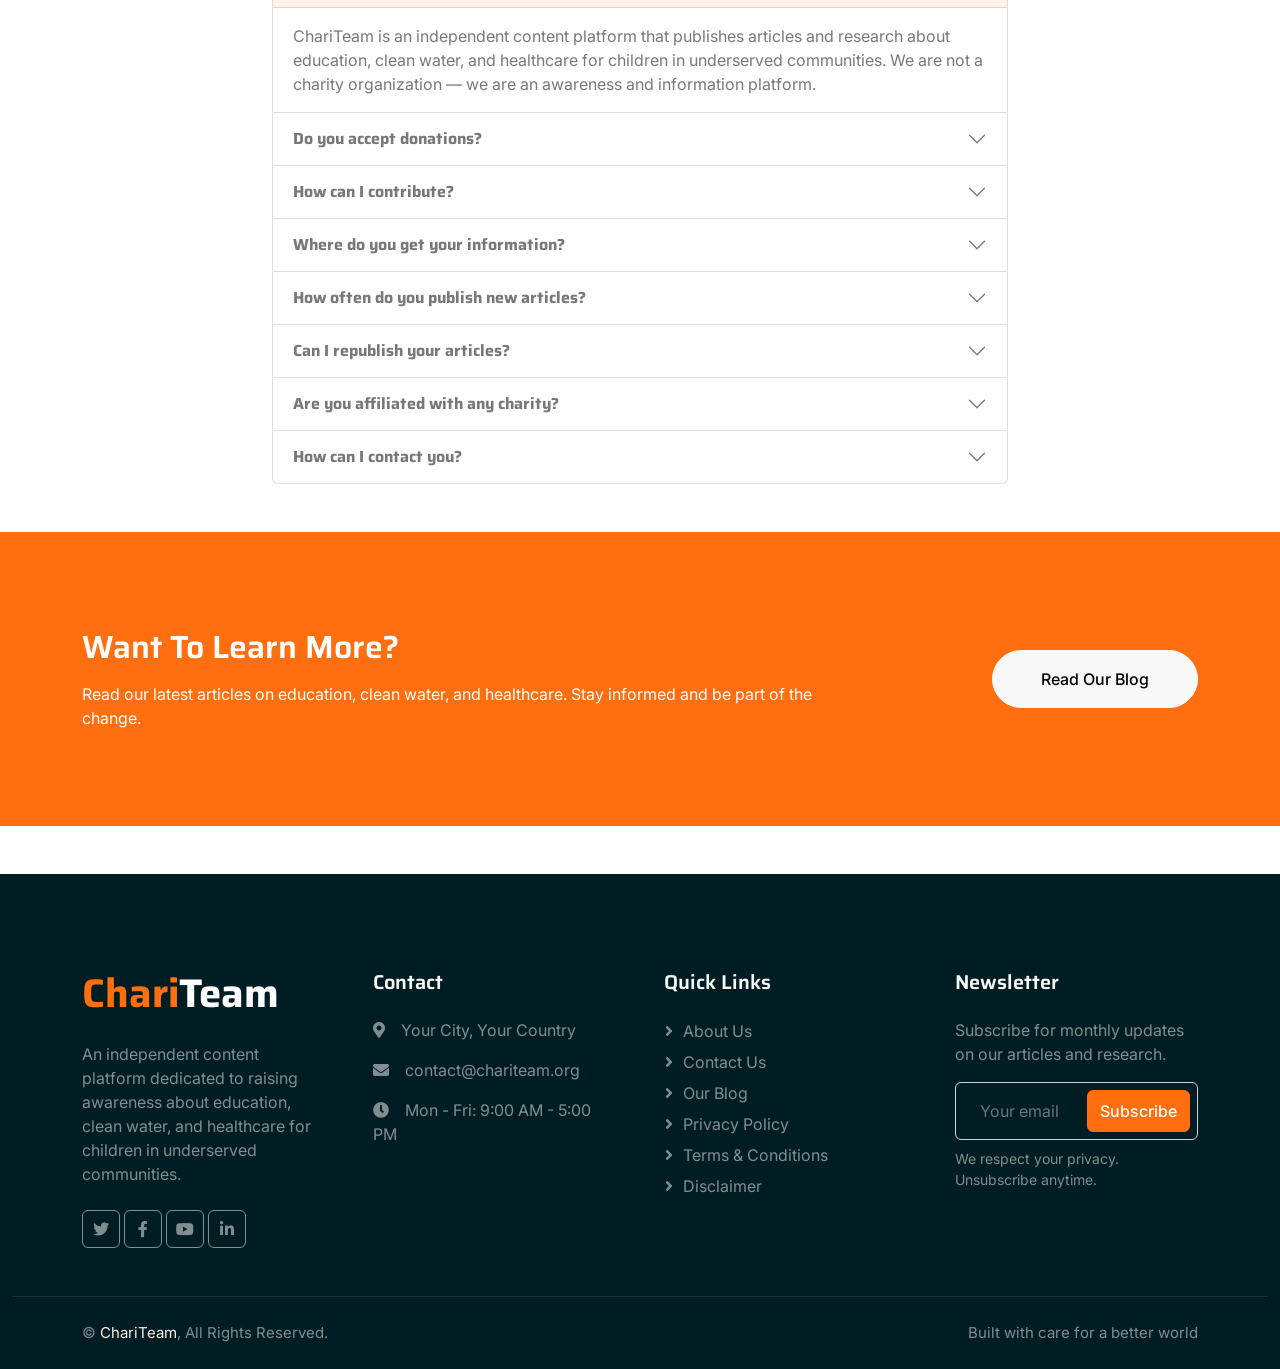
==== commit 3bb9bca7: "fix" ====
--- a/about.html
+++ b/about.html
@@ -3,10 +3,10 @@
 
 <head>
     <meta charset="utf-8">
-    <title>About Us - ChariTeam Charity Organization</title>
+    <title>About Us - ChariTeam | Our Mission, Story & Editorial Standards</title>
     <meta content="width=device-width, initial-scale=1.0" name="viewport">
-    <meta content="about ChariTeam, charity organization, nonprofit, helping children, education, clean water, medical treatment" name="keywords">
-    <meta content="Learn about ChariTeam - a nonprofit charity organization dedicated to helping children through education, clean water, and medical treatment since 2010." name="description">
+    <meta content="about ChariTeam, charity blog, education, clean water, healthcare, nonprofit awareness, editorial standards" name="keywords">
+    <meta content="Learn about ChariTeam - an independent content platform raising awareness about education, clean water, and healthcare for children in underserved communities." name="description">
 
     <!-- Favicon -->
     <link href="img/favicon.ico" rel="icon">
@@ -14,7 +14,7 @@
     <!-- Google Web Fonts -->
     <link rel="preconnect" href="https://fonts.googleapis.com">
     <link rel="preconnect" href="https://fonts.gstatic.com" crossorigin>
-    <link href="https://fonts.googleapis.com/css2?family=Inter:wght@400;500;600&family=Saira:wght@500;600;700&display=swap" rel="stylesheet"> 
+    <link href="https://fonts.googleapis.com/css2?family=Inter:wght@400;500;600&family=Saira:wght@500;600;700&display=swap" rel="stylesheet">
 
     <!-- Icon Font Stylesheet -->
     <link href="https://cdnjs.cloudflare.com/ajax/libs/font-awesome/5.10.0/css/all.min.css" rel="stylesheet">
@@ -24,8 +24,11 @@
     <link href="lib/animate/animate.min.css" rel="stylesheet">
     <link href="lib/owlcarousel/assets/owl.carousel.min.css" rel="stylesheet">
 
-    <!-- Customized Bootstrap Stylesheet -->
+    <!-- Bootstrap Stylesheet -->
     <link href="css/bootstrap.min.css" rel="stylesheet">
+
+    <!-- Google AdSense -->
+    <script async src="https://pagead2.googlesyndication.com/pagead/js/adsbygoogle.js?client=ca-pub-5177822330952725" crossorigin="anonymous"></script>
 
     <!-- Template Stylesheet -->
     <link href="css/style.css" rel="stylesheet">
@@ -38,13 +41,12 @@
     </div>
     <!-- Spinner End -->
 
-
     <!-- Navbar Start -->
     <div class="container-fluid fixed-top px-0 wow fadeIn" data-wow-delay="0.1s">
         <div class="top-bar text-white-50 row gx-0 align-items-center d-none d-lg-flex">
             <div class="col-lg-6 px-5 text-start">
-                <small><i class="fa fa-map-marker-alt me-2"></i>123 Charity Street, New York, USA</small>
-                <small class="ms-4"><i class="fa fa-envelope me-2"></i>info@chariteam.org</small>
+                <small><i class="fa fa-map-marker-alt me-2"></i>Your City, Your Country</small>
+                <small class="ms-4"><i class="fa fa-envelope me-2"></i>contact@chariteam.org</small>
             </div>
             <div class="col-lg-6 px-5 text-end">
                 <small>Follow us:</small>
@@ -68,20 +70,19 @@
                     <a href="about.html" class="nav-item nav-link active">About</a>
                     <a href="causes.html" class="nav-item nav-link">Causes</a>
                     <div class="nav-item dropdown">
-                        <a href="#" class="nav-link dropdown-toggle" data-bs-toggle="dropdown">Pages</a>
+                        <a href="#" class="nav-link dropdown-toggle" data-bs-toggle="dropdown">Explore</a>
                         <div class="dropdown-menu m-0">
-                            <a href="service.html" class="dropdown-item">Service</a>
-                            <a href="donate.html" class="dropdown-item">Donate</a>
-                            <a href="team.html" class="dropdown-item">Our Team</a>
-                            <a href="testimonial.html" class="dropdown-item">Testimonial</a>
-                            <a href="blog.html" class="dropdown-item">Our Blog</a>
+                            <a href="topics.html" class="dropdown-item">Topics We Cover</a>
+                            <a href="support.html" class="dropdown-item">Support Our Mission</a>
+                            <a href="blog.html" class="dropdown-item">Blog</a>
+                            <a href="trust.html" class="dropdown-item">Why Trust Us</a>
                         </div>
                     </div>
                     <a href="contact.html" class="nav-item nav-link">Contact</a>
                 </div>
                 <div class="d-none d-lg-flex ms-2">
-                    <a class="btn btn-outline-primary py-2 px-3" href="donate.html">
-                        Donate Now
+                    <a class="btn btn-outline-primary py-2 px-3" href="blog.html">
+                        Read Blog
                         <div class="d-inline-flex btn-sm-square bg-white text-primary rounded-circle ms-2">
                             <i class="fa fa-arrow-right"></i>
                         </div>
@@ -91,7 +92,6 @@
         </nav>
     </div>
     <!-- Navbar End -->
-
 
     <!-- Page Header Start -->
     <div class="container-fluid page-header mb-5 wow fadeIn" data-wow-delay="0.1s">
@@ -107,34 +107,35 @@
     </div>
     <!-- Page Header End -->
 
-
-    <!-- About Start -->
+    <!-- Introduction Start -->
     <div class="container-xxl py-5">
         <div class="container">
             <div class="row g-5">
                 <div class="col-lg-6 wow fadeInUp" data-wow-delay="0.1s">
                     <div class="position-relative overflow-hidden h-100" style="min-height: 400px;">
-                        <img class="position-absolute w-100 h-100 pt-5 pe-5" src="img/about-1.jpg" alt="About ChariTeam" style="object-fit: cover;">
-                        <img class="position-absolute top-0 end-0 bg-white ps-2 pb-2" src="img/about-2.jpg" alt="" style="width: 200px; height: 200px; object-fit: cover;">
+                        <img class="position-absolute w-100 h-100 pt-5 pe-5" src="img/about-1.jpg" alt="ChariTeam editorial work" style="object-fit: cover;">
+                        <img class="position-absolute top-0 end-0 bg-white ps-2 pb-2" src="img/about-2.jpg" alt="ChariTeam research" style="width: 200px; height: 200px; object-fit: cover;">
                     </div>
                 </div>
                 <div class="col-lg-6 wow fadeInUp" data-wow-delay="0.5s">
                     <div class="h-100">
-                        <div class="d-inline-block rounded-pill bg-secondary text-primary py-1 px-3 mb-3">About Us</div>
-                        <h1 class="display-6 mb-5">We Help People In Need Around The World</h1>
+                        <div class="d-inline-block rounded-pill bg-secondary text-primary py-1 px-3 mb-3">About ChariTeam</div>
+                        <h1 class="display-6 mb-5">An Independent Platform For Honest Storytelling</h1>
                         <div class="bg-light border-bottom border-5 border-primary rounded p-4 mb-4">
-                            <p class="text-dark mb-2">"We believe that every child deserves the opportunity to learn, grow, and thrive. Our mission is to make that possible."</p>
-                            <span class="text-primary">John Anderson, Founder</span>
-                        </div>
-                        <p class="mb-5">ChariTeam is a nonprofit organization dedicated to transforming lives through education, clean water, and healthcare. Since 2010, we've helped over 50,000 children across 15 countries. Join us in our mission to create a better world.</p>
-                        <a class="btn btn-primary py-2 px-3 me-3" href="donate.html">
-                            Donate Now
+                            <p class="text-dark mb-2">"We believe that awareness is the first step toward change. This platform exists to shine a light on the issues that matter most — education, clean water, and healthcare for children."</p>
+                            <span class="text-primary">— ChariTeam Editorial Team</span>
+                        </div>
+                        <p class="mb-3">ChariTeam is an independent content platform dedicated to raising awareness about the challenges faced by underprivileged children around the world. We research, write, and publish in-depth articles about education, clean water access, and basic healthcare.</p>
+                        <p class="mb-3">We are not a charity organization. We do not collect donations. We are writers, researchers, and advocates who believe that information is a powerful tool for change.</p>
+                        <p class="mb-4">Our goal is simple: to inform, educate, and inspire action. When people understand the problems, they are more likely to support the solutions.</p>
+                        <a class="btn btn-primary py-2 px-3 me-3" href="blog.html">
+                            Read Our Articles
                             <div class="d-inline-flex btn-sm-square bg-white text-primary rounded-circle ms-2">
                                 <i class="fa fa-arrow-right"></i>
                             </div>
                         </a>
                         <a class="btn btn-outline-primary py-2 px-3" href="contact.html">
-                            Contact Us
+                            Get In Touch
                             <div class="d-inline-flex btn-sm-square bg-primary text-white rounded-circle ms-2">
                                 <i class="fa fa-arrow-right"></i>
                             </div>
@@ -144,42 +145,39 @@
             </div>
         </div>
     </div>
-    <!-- About End -->
-
+    <!-- Introduction End -->
 
     <!-- Our Story Section Start -->
     <div class="container-xxl py-5 bg-light">
         <div class="container">
             <div class="text-center mx-auto wow fadeInUp" data-wow-delay="0.1s" style="max-width: 600px;">
                 <div class="d-inline-block rounded-pill bg-secondary text-primary py-1 px-3 mb-3">Our Story</div>
-                <h1 class="display-6 mb-5">From a Small Dream to Global Impact</h1>
+                <h1 class="display-6 mb-5">Why We Started This Platform</h1>
             </div>
             <div class="row g-5 align-items-center">
                 <div class="col-lg-6 wow fadeInUp" data-wow-delay="0.1s">
                     <div class="position-relative">
                         <img class="img-fluid rounded w-100" src="img/about-2.jpg" alt="Our Story" style="height: 400px; object-fit: cover;">
-                        <div class="position-absolute top-0 start-0 bg-primary text-white p-3 rounded-bottom-end">
-                            <h4 class="mb-0">Since 2010</h4>
-                        </div>
                     </div>
                 </div>
                 <div class="col-lg-6 wow fadeInUp" data-wow-delay="0.3s">
-                    <h4 class="text-primary">Our Journey</h4>
-                    <p>ChariTeam was founded in 2010 by John Anderson with a simple mission: to help children in need access education, clean water, and healthcare. What started as a small volunteer effort has grown into a global organization operating in 15 countries.</p>
-                    <p>Over the years, we've built 150 schools, constructed 200 water wells, and provided medical treatment to thousands of children. Our work is made possible by the generosity of donors and the dedication of our volunteers.</p>
-                    <p>Today, we continue to expand our reach and impact, always guided by our core belief that every child deserves a chance to thrive.</p>
+                    <h4 class="text-primary mb-3">The Beginning</h4>
+                    <p>ChariTeam started as a simple idea: what if we could create a place where people could learn about the real issues affecting children in underserved communities — without exaggeration, without fake claims, and without hidden agendas?</p>
+                    <p>Too often, charity work is surrounded by noise — big claims, flashy campaigns, and little transparency. We wanted to do something different. We wanted to focus on facts, research, and honest storytelling.</p>
+                    <p>We began by researching the most pressing issues: how many children are out of school, how many lack access to clean water, and how many die from preventable diseases. What we found was alarming — and motivating.</p>
+                    <p>Today, we publish articles that explore the challenges and solutions in education, clean water, and healthcare. We don't claim to have all the answers. But we believe that sharing knowledge is the first step toward meaningful change.</p>
                     <div class="row mt-4">
-                        <div class="col-sm-6">
-                            <i class="fas fa-check-circle text-primary me-2"></i> 15 Countries Reached
-                        </div>
-                        <div class="col-sm-6">
-                            <i class="fas fa-check-circle text-primary me-2"></i> 50,000+ Children Helped
-                        </div>
-                        <div class="col-sm-6">
-                            <i class="fas fa-check-circle text-primary me-2"></i> 150 Schools Built
-                        </div>
-                        <div class="col-sm-6">
-                            <i class="fas fa-check-circle text-primary me-2"></i> 200 Water Wells Built
+                        <div class="col-sm-6 mb-2">
+                            <i class="fas fa-check-circle text-primary me-2"></i> Research-based articles
+                        </div>
+                        <div class="col-sm-6 mb-2">
+                            <i class="fas fa-check-circle text-primary me-2"></i> Honest storytelling
+                        </div>
+                        <div class="col-sm-6 mb-2">
+                            <i class="fas fa-check-circle text-primary me-2"></i> No fake claims
+                        </div>
+                        <div class="col-sm-6 mb-2">
+                            <i class="fas fa-check-circle text-primary me-2"></i> Transparent approach
                         </div>
                     </div>
                 </div>
@@ -188,339 +186,188 @@
     </div>
     <!-- Our Story Section End -->
 
-
-    <!-- Mission & Vision Start -->
+    <!-- Mission Vision Values Start -->
     <div class="container-xxl py-5">
         <div class="container">
+            <div class="text-center mx-auto wow fadeInUp" data-wow-delay="0.1s" style="max-width: 600px;">
+                <div class="d-inline-block rounded-pill bg-secondary text-primary py-1 px-3 mb-3">What Drives Us</div>
+                <h1 class="display-6 mb-5">Mission, Vision & Values</h1>
+            </div>
             <div class="row g-4">
                 <div class="col-lg-4 col-md-6 wow fadeInUp" data-wow-delay="0.1s">
                     <div class="bg-primary text-white text-center p-5 rounded h-100">
                         <i class="fas fa-bullseye fa-3x mb-4"></i>
                         <h3 class="text-white mb-3">Our Mission</h3>
-                        <p>To provide education, clean water, and healthcare to children and communities in need, empowering them to build a better future.</p>
+                        <p>To raise awareness about education, clean water, and healthcare challenges faced by children in underserved communities — through honest, well-researched content that informs and inspires action.</p>
                     </div>
                 </div>
                 <div class="col-lg-4 col-md-6 wow fadeInUp" data-wow-delay="0.3s">
                     <div class="bg-secondary text-dark text-center p-5 rounded h-100">
                         <i class="fas fa-eye fa-3x mb-4 text-primary"></i>
                         <h3 class="text-dark mb-3">Our Vision</h3>
-                        <p>A world where every child has access to quality education, clean water, and healthcare, regardless of their circumstances.</p>
+                        <p>A world where people are informed about the real issues, and where awareness leads to meaningful action and support for those who need it most. We envision a future where every child has access to basic rights.</p>
                     </div>
                 </div>
                 <div class="col-lg-4 col-md-6 wow fadeInUp" data-wow-delay="0.5s">
                     <div class="bg-light text-center p-5 rounded h-100 border">
                         <i class="fas fa-heart fa-3x mb-4 text-primary"></i>
                         <h3 class="mb-3">Our Values</h3>
-                        <p>Compassion, integrity, transparency, collaboration, and impact. These values guide everything we do at ChariTeam.</p>
-                    </div>
-                </div>
-            </div>
-        </div>
-    </div>
-    <!-- Mission & Vision End -->
-
-
-    <!-- Core Values Section Start -->
+                        <p>Honesty, transparency, and a commitment to facts. We don't exaggerate. We don't make false promises. We simply share what we know — and we're always learning.</p>
+                    </div>
+                </div>
+            </div>
+        </div>
+    </div>
+    <!-- Mission Vision Values End -->
+
+    <!-- What We Write About Start -->
     <div class="container-xxl py-5 bg-light">
         <div class="container">
-            <div class="text-center mx-auto wow fadeInUp" data-wow-delay="0.1s" style="max-width: 500px;">
-                <div class="d-inline-block rounded-pill bg-secondary text-primary py-1 px-3 mb-3">Core Values</div>
-                <h1 class="display-6 mb-5">What We Believe In</h1>
+            <div class="text-center mx-auto wow fadeInUp" data-wow-delay="0.1s" style="max-width: 600px;">
+                <div class="d-inline-block rounded-pill bg-secondary text-primary py-1 px-3 mb-3">What We Cover</div>
+                <h1 class="display-6 mb-5">Topics We Write About</h1>
+                <p>Our articles focus on three core areas that we believe are essential for every child's future.</p>
+            </div>
+            <div class="row g-4">
+                <div class="col-lg-4 col-md-6 wow fadeInUp" data-wow-delay="0.1s">
+                    <div class="bg-white p-4 rounded h-100 border-top border-5 border-primary">
+                        <i class="fas fa-book fa-3x text-primary mb-3"></i>
+                        <h5>Education</h5>
+                        <p class="mb-3">Articles about access to education, literacy rates, school infrastructure, and the role of education in breaking the cycle of poverty.</p>
+                        <ul class="list-unstyled small mb-0">
+                            <li class="mb-1"><i class="fa fa-check text-primary me-2"></i>Global literacy challenges</li>
+                            <li class="mb-1"><i class="fa fa-check text-primary me-2"></i>Girls' education barriers</li>
+                            <li class="mb-1"><i class="fa fa-check text-primary me-2"></i>School infrastructure gaps</li>
+                            <li><i class="fa fa-check text-primary me-2"></i>Education technology solutions</li>
+                        </ul>
+                    </div>
+                </div>
+                <div class="col-lg-4 col-md-6 wow fadeInUp" data-wow-delay="0.3s">
+                    <div class="bg-white p-4 rounded h-100 border-top border-5 border-primary">
+                        <i class="fas fa-tint fa-3x text-primary mb-3"></i>
+                        <h5>Clean Water</h5>
+                        <p class="mb-3">Research on water scarcity, the health impact of unsafe water, and the solutions that are making a difference in communities worldwide.</p>
+                        <ul class="list-unstyled small mb-0">
+                            <li class="mb-1"><i class="fa fa-check text-primary me-2"></i>Water scarcity statistics</li>
+                            <li class="mb-1"><i class="fa fa-check text-primary me-2"></i>Health effects of unsafe water</li>
+                            <li class="mb-1"><i class="fa fa-check text-primary me-2"></i>Well construction projects</li>
+                            <li><i class="fa fa-check text-primary me-2"></i>Water filtration technology</li>
+                        </ul>
+                    </div>
+                </div>
+                <div class="col-lg-4 col-md-6 wow fadeInUp" data-wow-delay="0.5s">
+                    <div class="bg-white p-4 rounded h-100 border-top border-5 border-primary">
+                        <i class="fas fa-medkit fa-3x text-primary mb-3"></i>
+                        <h5>Healthcare</h5>
+                        <p class="mb-3">Content about basic healthcare access, preventable diseases, vaccination drives, and the importance of medical care for children.</p>
+                        <ul class="list-unstyled small mb-0">
+                            <li class="mb-1"><i class="fa fa-check text-primary me-2"></i>Vaccination awareness</li>
+                            <li class="mb-1"><i class="fa fa-check text-primary me-2"></i>Preventable disease data</li>
+                            <li class="mb-1"><i class="fa fa-check text-primary me-2"></i>Maternal and child health</li>
+                            <li><i class="fa fa-check text-primary me-2"></i>Medical camp initiatives</li>
+                        </ul>
+                    </div>
+                </div>
+            </div>
+        </div>
+    </div>
+    <!-- What We Write About End -->
+
+    <!-- Editorial Standards Start -->
+    <div class="container-xxl py-5">
+        <div class="container">
+            <div class="text-center mx-auto wow fadeInUp" data-wow-delay="0.1s" style="max-width: 600px;">
+                <div class="d-inline-block rounded-pill bg-secondary text-primary py-1 px-3 mb-3">Editorial Standards</div>
+                <h1 class="display-6 mb-5">How We Create Our Content</h1>
+                <p>We follow a strict editorial process to ensure every article is accurate, original, and valuable to our readers.</p>
             </div>
             <div class="row g-4">
                 <div class="col-lg-3 col-md-6 wow fadeInUp" data-wow-delay="0.1s">
                     <div class="text-center p-4">
-                        <div class="bg-primary rounded-circle d-flex align-items-center justify-content-center mx-auto mb-4" style="width: 80px; height: 80px;">
-                            <i class="fas fa-heart text-white fa-2x"></i>
-                        </div>
-                        <h5>Compassion</h5>
-                        <p>We care deeply about the communities we serve and approach our work with empathy and understanding.</p>
+                        <div class="btn-square bg-primary rounded-circle mx-auto mb-4 d-flex align-items-center justify-content-center" style="width:80px;height:80px;">
+                            <span class="text-white fs-3 fw-bold">1</span>
+                        </div>
+                        <h5>Research</h5>
+                        <p class="small mb-0">We gather information from credible sources including international organizations, academic research, and verified reports.</p>
                     </div>
                 </div>
                 <div class="col-lg-3 col-md-6 wow fadeInUp" data-wow-delay="0.3s">
                     <div class="text-center p-4">
-                        <div class="bg-primary rounded-circle d-flex align-items-center justify-content-center mx-auto mb-4" style="width: 80px; height: 80px;">
-                            <i class="fas fa-shield-alt text-white fa-2x"></i>
-                        </div>
-                        <h5>Integrity</h5>
-                        <p>We operate with honesty, transparency, and accountability in everything we do.</p>
+                        <div class="btn-square bg-primary rounded-circle mx-auto mb-4 d-flex align-items-center justify-content-center" style="width:80px;height:80px;">
+                            <span class="text-white fs-3 fw-bold">2</span>
+                        </div>
+                        <h5>Writing</h5>
+                        <p class="small mb-0">Our writers create original content in clear, accessible language. We avoid jargon and focus on what matters.</p>
                     </div>
                 </div>
                 <div class="col-lg-3 col-md-6 wow fadeInUp" data-wow-delay="0.5s">
                     <div class="text-center p-4">
-                        <div class="bg-primary rounded-circle d-flex align-items-center justify-content-center mx-auto mb-4" style="width: 80px; height: 80px;">
-                            <i class="fas fa-handshake text-white fa-2x"></i>
-                        </div>
-                        <h5>Collaboration</h5>
-                        <p>We work together with communities, partners, and volunteers to maximize our impact.</p>
+                        <div class="btn-square bg-primary rounded-circle mx-auto mb-4 d-flex align-items-center justify-content-center" style="width:80px;height:80px;">
+                            <span class="text-white fs-3 fw-bold">3</span>
+                        </div>
+                        <h5>Review</h5>
+                        <p class="small mb-0">Every article is reviewed for accuracy, clarity, and originality before publication.</p>
                     </div>
                 </div>
                 <div class="col-lg-3 col-md-6 wow fadeInUp" data-wow-delay="0.7s">
                     <div class="text-center p-4">
-                        <div class="bg-primary rounded-circle d-flex align-items-center justify-content-center mx-auto mb-4" style="width: 80px; height: 80px;">
-                            <i class="fas fa-globe text-white fa-2x"></i>
-                        </div>
-                        <h5>Global Impact</h5>
-                        <p>We believe in making a positive difference in the world, one community at a time.</p>
-                    </div>
-                </div>
-            </div>
-        </div>
-    </div>
-    <!-- Core Values Section End -->
-
-
-    <!-- Why Choose Us Start -->
-    <div class="container-xxl py-5">
+                        <div class="btn-square bg-primary rounded-circle mx-auto mb-4 d-flex align-items-center justify-content-center" style="width:80px;height:80px;">
+                            <span class="text-white fs-3 fw-bold">4</span>
+                        </div>
+                        <h5>Update</h5>
+                        <p class="small mb-0">We regularly update our articles to reflect new information and changing circumstances.</p>
+                    </div>
+                </div>
+            </div>
+        </div>
+    </div>
+    <!-- Editorial Standards End -->
+
+    <!-- Why Trust Us Start -->
+    <div class="container-xxl py-5 bg-light">
         <div class="container">
             <div class="row g-5 align-items-center">
                 <div class="col-lg-6 wow fadeInUp" data-wow-delay="0.1s">
-                    <div class="d-inline-block rounded-pill bg-secondary text-primary py-1 px-3 mb-3">Why ChariTeam</div>
-                    <h1 class="display-6 mb-4">Why Supporters Trust ChariTeam</h1>
-                    <p class="mb-4">We've earned the trust of thousands of donors and partners by delivering real results and maintaining complete transparency.</p>
+                    <div class="d-inline-block rounded-pill bg-secondary text-primary py-1 px-3 mb-3">Why Trust Us</div>
+                    <h1 class="display-6 mb-4">What You Can Expect From Us</h1>
+                    <p class="mb-4">We are committed to honesty and transparency in everything we publish. Here's what you can expect:</p>
                     <div class="row g-4">
                         <div class="col-sm-6">
                             <i class="fas fa-check-circle text-primary fa-2x mb-2"></i>
-                            <h5>Transparent</h5>
-                            <p class="small">85% of donations go directly to programs.</p>
+                            <h5>No Fake Claims</h5>
+                            <p class="small">We don't exaggerate numbers or make false promises.</p>
                         </div>
                         <div class="col-sm-6">
                             <i class="fas fa-check-circle text-primary fa-2x mb-2"></i>
-                            <h5>Proven Impact</h5>
-                            <p class="small">50,000+ children helped worldwide.</p>
+                            <h5>Research-Based</h5>
+                            <p class="small">Our articles are based on facts and credible sources.</p>
                         </div>
                         <div class="col-sm-6">
                             <i class="fas fa-check-circle text-primary fa-2x mb-2"></i>
-                            <h5>Global Reach</h5>
-                            <p class="small">Operating in 15 countries.</p>
+                            <h5>Transparent</h5>
+                            <p class="small">We are clear about who we are and what we do.</p>
                         </div>
                         <div class="col-sm-6">
                             <i class="fas fa-check-circle text-primary fa-2x mb-2"></i>
-                            <h5>Tax-Deductible</h5>
-                            <p class="small">501(c)(3) registered nonprofit.</p>
+                            <h5>Focused on Impact</h5>
+                            <p class="small">Our goal is to inform and inspire positive action.</p>
                         </div>
                     </div>
                 </div>
                 <div class="col-lg-6 wow fadeInUp" data-wow-delay="0.3s">
-                    <img class="img-fluid rounded w-100" src="img/about-1.jpg" alt="Why Choose Us" style="height: 400px; object-fit: cover;">
-                </div>
-            </div>
-        </div>
-    </div>
-    <!-- Why Choose Us End -->
-
-
-    <!-- Stats Section Start -->
-    <div class="container-xxl py-5 bg-primary">
-        <div class="container">
-            <div class="row g-4 text-center">
-                <div class="col-lg-3 col-md-6 wow fadeInUp" data-wow-delay="0.1s">
-                    <h1 class="display-1 text-white" data-toggle="counter-up">15</h1>
-                    <span class="fs-5 text-white-50">Countries Reached</span>
-                </div>
-                <div class="col-lg-3 col-md-6 wow fadeInUp" data-wow-delay="0.3s">
-                    <h1 class="display-1 text-white" data-toggle="counter-up">50000</h1>
-                    <span class="fs-5 text-white-50">Children Helped</span>
-                </div>
-                <div class="col-lg-3 col-md-6 wow fadeInUp" data-wow-delay="0.5s">
-                    <h1 class="display-1 text-white" data-toggle="counter-up">150</h1>
-                    <span class="fs-5 text-white-50">Schools Built</span>
-                </div>
-                <div class="col-lg-3 col-md-6 wow fadeInUp" data-wow-delay="0.7s">
-                    <h1 class="display-1 text-white" data-toggle="counter-up">200</h1>
-                    <span class="fs-5 text-white-50">Water Wells Built</span>
-                </div>
-            </div>
-        </div>
-    </div>
-    <!-- Stats Section End -->
-
-
-    <!-- Team Start -->
+                    <img class="img-fluid rounded w-100" src="https://images.unsplash.com/photo-1559027615-cd4628902d4a?w=800&h=600&fit=crop" alt="Our Commitment" style="height: 400px; object-fit: cover;">
+                </div>
+            </div>
+        </div>
+    </div>
+    <!-- Why Trust Us End -->
+
+    <!-- FAQ Section Start -->
     <div class="container-xxl py-5">
         <div class="container">
-            <div class="text-center mx-auto mb-5 wow fadeInUp" data-wow-delay="0.1s" style="max-width: 500px;">
-                <div class="d-inline-block rounded-pill bg-secondary text-primary py-1 px-3 mb-3">Team Members</div>
-                <h1 class="display-6 mb-5">Let's Meet With Our Ordinary Soldiers</h1>
-            </div>
-            <div class="row g-4">
-                <div class="col-lg-3 col-md-6 wow fadeInUp" data-wow-delay="0.1s">
-                    <div class="team-item position-relative rounded overflow-hidden">
-                        <div class="overflow-hidden">
-                            <img class="img-fluid" src="img/team-1.jpg" alt="John Anderson - Founder">
-                        </div>
-                        <div class="team-text bg-light text-center p-4">
-                            <h5>John Anderson</h5>
-                            <p class="text-primary">Founder & CEO</p>
-                            <div class="team-social text-center">
-                                <a class="btn btn-square" href="#"><i class="fab fa-facebook-f"></i></a>
-                                <a class="btn btn-square" href="#"><i class="fab fa-twitter"></i></a>
-                                <a class="btn btn-square" href="#"><i class="fab fa-instagram"></i></a>
-                            </div>
-                        </div>
-                    </div>
-                </div>
-                <div class="col-lg-3 col-md-6 wow fadeInUp" data-wow-delay="0.3s">
-                    <div class="team-item position-relative rounded overflow-hidden">
-                        <div class="overflow-hidden">
-                            <img class="img-fluid" src="img/team-2.jpg" alt="Sarah Mitchell - Program Director">
-                        </div>
-                        <div class="team-text bg-light text-center p-4">
-                            <h5>Sarah Mitchell</h5>
-                            <p class="text-primary">Program Director</p>
-                            <div class="team-social text-center">
-                                <a class="btn btn-square" href="#"><i class="fab fa-facebook-f"></i></a>
-                                <a class="btn btn-square" href="#"><i class="fab fa-twitter"></i></a>
-                                <a class="btn btn-square" href="#"><i class="fab fa-instagram"></i></a>
-                            </div>
-                        </div>
-                    </div>
-                </div>
-                <div class="col-lg-3 col-md-6 wow fadeInUp" data-wow-delay="0.5s">
-                    <div class="team-item position-relative rounded overflow-hidden">
-                        <div class="overflow-hidden">
-                            <img class="img-fluid" src="img/team-3.jpg" alt="David Kim - Operations Manager">
-                        </div>
-                        <div class="team-text bg-light text-center p-4">
-                            <h5>David Kim</h5>
-                            <p class="text-primary">Operations Manager</p>
-                            <div class="team-social text-center">
-                                <a class="btn btn-square" href="#"><i class="fab fa-facebook-f"></i></a>
-                                <a class="btn btn-square" href="#"><i class="fab fa-twitter"></i></a>
-                                <a class="btn btn-square" href="#"><i class="fab fa-instagram"></i></a>
-                            </div>
-                        </div>
-                    </div>
-                </div>
-                <div class="col-lg-3 col-md-6 wow fadeInUp" data-wow-delay="0.7s">
-                    <div class="team-item position-relative rounded overflow-hidden">
-                        <div class="overflow-hidden">
-                            <img class="img-fluid" src="img/team-4.jpg" alt="Lisa Martinez - Fundraising Director">
-                        </div>
-                        <div class="team-text bg-light text-center p-4">
-                            <h5>Lisa Martinez</h5>
-                            <p class="text-primary">Fundraising Director</p>
-                            <div class="team-social text-center">
-                                <a class="btn btn-square" href="#"><i class="fab fa-facebook-f"></i></a>
-                                <a class="btn btn-square" href="#"><i class="fab fa-twitter"></i></a>
-                                <a class="btn btn-square" href="#"><i class="fab fa-instagram"></i></a>
-                            </div>
-                        </div>
-                    </div>
-                </div>
-            </div>
-        </div>
-    </div>
-    <!-- Team End -->
-
-
-    <!-- Testimonial Start -->
-    <div class="container-xxl py-5 bg-light">
-        <div class="container">
-            <div class="text-center mx-auto mb-5 wow fadeInUp" data-wow-delay="0.1s" style="max-width: 500px;">
-                <div class="d-inline-block rounded-pill bg-secondary text-primary py-1 px-3 mb-3">Testimonial</div>
-                <h1 class="display-6 mb-5">Trusted By Thousands Of People And Nonprofits</h1>
-            </div>
-            <div class="row g-4">
-                <div class="col-lg-4 col-md-6 wow fadeInUp" data-wow-delay="0.1s">
-                    <div class="bg-white p-4 rounded shadow-sm h-100">
-                        <div class="d-flex align-items-center mb-3">
-                            <img class="img-fluid rounded-circle" src="img/testimonial-1.jpg" alt="Sarah Johnson" style="width: 60px; height: 60px; object-fit: cover;">
-                            <div class="ms-3">
-                                <h6 class="mb-0">Sarah Johnson</h6>
-                                <span class="text-primary small">Community Leader, Kenya</span>
-                            </div>
-                        </div>
-                        <p>"ChariTeam has transformed our community. They built a school and provided clean water. Our children now have a future. Thank you from the bottom of our hearts."</p>
-                        <div class="text-warning">
-                            <i class="fas fa-star"></i>
-                            <i class="fas fa-star"></i>
-                            <i class="fas fa-star"></i>
-                            <i class="fas fa-star"></i>
-                            <i class="fas fa-star"></i>
-                        </div>
-                    </div>
-                </div>
-                <div class="col-lg-4 col-md-6 wow fadeInUp" data-wow-delay="0.3s">
-                    <div class="bg-white p-4 rounded shadow-sm h-100">
-                        <div class="d-flex align-items-center mb-3">
-                            <img class="img-fluid rounded-circle" src="img/testimonial-2.jpg" alt="Michael Chen" style="width: 60px; height: 60px; object-fit: cover;">
-                            <div class="ms-3">
-                                <h6 class="mb-0">Michael Chen</h6>
-                                <span class="text-primary small">Volunteer Doctor</span>
-                            </div>
-                        </div>
-                        <p>"I've seen firsthand the impact ChariTeam makes. Their medical camps have saved countless lives. They are truly making a difference in the world."</p>
-                        <div class="text-warning">
-                            <i class="fas fa-star"></i>
-                            <i class="fas fa-star"></i>
-                            <i class="fas fa-star"></i>
-                            <i class="fas fa-star"></i>
-                            <i class="fas fa-star"></i>
-                        </div>
-                    </div>
-                </div>
-                <div class="col-lg-4 col-md-6 wow fadeInUp" data-wow-delay="0.5s">
-                    <div class="bg-white p-4 rounded shadow-sm h-100">
-                        <div class="d-flex align-items-center mb-3">
-                            <img class="img-fluid rounded-circle" src="img/testimonial-3.jpg" alt="Emily Rodriguez" style="width: 60px; height: 60px; object-fit: cover;">
-                            <div class="ms-3">
-                                <h6 class="mb-0">Emily Rodriguez</h6>
-                                <span class="text-primary small">Grateful Mother</span>
-                            </div>
-                        </div>
-                        <p>"Thanks to ChariTeam, my daughter received an education. She now dreams of becoming a doctor. Your support changes lives. Thank you for giving hope."</p>
-                        <div class="text-warning">
-                            <i class="fas fa-star"></i>
-                            <i class="fas fa-star"></i>
-                            <i class="fas fa-star"></i>
-                            <i class="fas fa-star"></i>
-                            <i class="fas fa-star"></i>
-                        </div>
-                    </div>
-                </div>
-            </div>
-        </div>
-    </div>
-    <!-- Testimonial End -->
-
-
-    <!-- Trust Badges Start -->
-    <div class="container-xxl py-4">
-        <div class="container">
-            <div class="row g-4 text-center">
-                <div class="col-lg-3 col-md-6 wow fadeInUp" data-wow-delay="0.1s">
-                    <i class="fas fa-certificate fa-3x text-primary mb-3"></i>
-                    <h5>501(c)(3) Nonprofit</h5>
-                    <p class="small">Registered Charity</p>
-                </div>
-                <div class="col-lg-3 col-md-6 wow fadeInUp" data-wow-delay="0.3s">
-                    <i class="fas fa-award fa-3x text-primary mb-3"></i>
-                    <h5>Best Charity 2024</h5>
-                    <p class="small">Award Winning Organization</p>
-                </div>
-                <div class="col-lg-3 col-md-6 wow fadeInUp" data-wow-delay="0.5s">
-                    <i class="fas fa-hand-holding-heart fa-3x text-primary mb-3"></i>
-                    <h5>100% Transparent</h5>
-                    <p class="small">Financial Transparency</p>
-                </div>
-                <div class="col-lg-3 col-md-6 wow fadeInUp" data-wow-delay="0.7s">
-                    <i class="fas fa-globe-americas fa-3x text-primary mb-3"></i>
-                    <h5>Global Impact</h5>
-                    <p class="small">15 Countries Worldwide</p>
-                </div>
-            </div>
-        </div>
-    </div>
-    <!-- Trust Badges End -->
-
-
-    <!-- FAQ Section Start -->
-    <div class="container-xxl py-5 bg-light">
-        <div class="container">
-            <div class="text-center mx-auto wow fadeInUp" data-wow-delay="0.1s" style="max-width: 500px;">
+            <div class="text-center mx-auto wow fadeInUp" data-wow-delay="0.1s" style="max-width: 600px;">
                 <div class="d-inline-block rounded-pill bg-secondary text-primary py-1 px-3 mb-3">FAQs</div>
-                <h1 class="display-6 mb-5">Frequently Asked Questions</h1>
+                <h1 class="display-6 mb-5">Questions People Ask Us</h1>
             </div>
             <div class="row justify-content-center">
                 <div class="col-lg-8">
@@ -528,51 +375,81 @@
                         <div class="accordion-item wow fadeInUp" data-wow-delay="0.1s">
                             <h2 class="accordion-header">
                                 <button class="accordion-button" type="button" data-bs-toggle="collapse" data-bs-target="#faq1">
-                                    <strong>How can I donate to ChariTeam?</strong>
+                                    <strong>What is ChariTeam?</strong>
                                 </button>
                             </h2>
                             <div id="faq1" class="accordion-collapse collapse show" data-bs-parent="#faqAccordion">
-                                <div class="accordion-body">You can donate through our website by clicking the "Donate Now" button. We accept all major credit cards, PayPal, and bank transfers. Every donation goes directly to our programs helping children and communities in need.</div>
+                                <div class="accordion-body">ChariTeam is an independent content platform that publishes articles and research about education, clean water, and healthcare for children in underserved communities. We are not a charity organization — we are an awareness and information platform.</div>
                             </div>
                         </div>
                         <div class="accordion-item wow fadeInUp" data-wow-delay="0.3s">
                             <h2 class="accordion-header">
                                 <button class="accordion-button collapsed" type="button" data-bs-toggle="collapse" data-bs-target="#faq2">
-                                    <strong>Where does my donation go?</strong>
+                                    <strong>Do you accept donations?</strong>
                                 </button>
                             </h2>
                             <div id="faq2" class="accordion-collapse collapse" data-bs-parent="#faqAccordion">
-                                <div class="accordion-body">85% of your donation directly funds our programs including education, clean water, and healthcare. 10% goes to operational costs and 5% to administrative expenses. We are transparent about our finances.</div>
+                                <div class="accordion-body">No. We are an informational platform. We do not directly collect donations. However, we encourage readers to support reputable charity organizations that work on these issues. We are happy to recommend organizations upon request.</div>
                             </div>
                         </div>
                         <div class="accordion-item wow fadeInUp" data-wow-delay="0.5s">
                             <h2 class="accordion-header">
                                 <button class="accordion-button collapsed" type="button" data-bs-toggle="collapse" data-bs-target="#faq3">
-                                    <strong>Is my donation tax-deductible?</strong>
+                                    <strong>How can I contribute?</strong>
                                 </button>
                             </h2>
                             <div id="faq3" class="accordion-collapse collapse" data-bs-parent="#faqAccordion">
-                                <div class="accordion-body">Yes, ChariTeam is a registered 501(c)(3) nonprofit organization. All donations are tax-deductible to the fullest extent permitted by law. You will receive a receipt for your records.</div>
+                                <div class="accordion-body">If you have knowledge or experience related to education, clean water, or healthcare, we welcome guest contributions. You can also help by sharing our articles and raising awareness in your own community. Every share helps.</div>
                             </div>
                         </div>
                         <div class="accordion-item wow fadeInUp" data-wow-delay="0.7s">
                             <h2 class="accordion-header">
                                 <button class="accordion-button collapsed" type="button" data-bs-toggle="collapse" data-bs-target="#faq4">
-                                    <strong>How can I volunteer with ChariTeam?</strong>
+                                    <strong>Where do you get your information?</strong>
                                 </button>
                             </h2>
                             <div id="faq4" class="accordion-collapse collapse" data-bs-parent="#faqAccordion">
-                                <div class="accordion-body">We welcome volunteers! You can sign up on our website or contact us directly. We have opportunities both locally and internationally in education, healthcare, and community development programs.</div>
+                                <div class="accordion-body">We use credible sources including reports from international organizations such as UNICEF, WHO, and UNESCO, as well as academic research and verified news outlets. We always try to link to our sources.</div>
                             </div>
                         </div>
                         <div class="accordion-item wow fadeInUp" data-wow-delay="0.9s">
                             <h2 class="accordion-header">
                                 <button class="accordion-button collapsed" type="button" data-bs-toggle="collapse" data-bs-target="#faq5">
-                                    <strong>What countries do you operate in?</strong>
+                                    <strong>How often do you publish new articles?</strong>
                                 </button>
                             </h2>
                             <div id="faq5" class="accordion-collapse collapse" data-bs-parent="#faqAccordion">
-                                <div class="accordion-body">We operate in 15 countries across Africa, Asia, and South America. Our programs focus on communities with the greatest need for education, clean water, and healthcare services.</div>
+                                <div class="accordion-body">We aim to publish new articles regularly. Quality takes time, so we focus on depth rather than frequency. Subscribe to our newsletter to get notified when we publish new content.</div>
+                            </div>
+                        </div>
+                        <div class="accordion-item wow fadeInUp" data-wow-delay="1.1s">
+                            <h2 class="accordion-header">
+                                <button class="accordion-button collapsed" type="button" data-bs-toggle="collapse" data-bs-target="#faq6">
+                                    <strong>Can I republish your articles?</strong>
+                                </button>
+                            </h2>
+                            <div id="faq6" class="accordion-collapse collapse" data-bs-parent="#faqAccordion">
+                                <div class="accordion-body">Please contact us before republishing any content. We generally allow sharing with proper attribution, but we ask that you reach out first so we can discuss the details.</div>
+                            </div>
+                        </div>
+                        <div class="accordion-item wow fadeInUp" data-wow-delay="1.3s">
+                            <h2 class="accordion-header">
+                                <button class="accordion-button collapsed" type="button" data-bs-toggle="collapse" data-bs-target="#faq7">
+                                    <strong>Are you affiliated with any charity?</strong>
+                                </button>
+                            </h2>
+                            <div id="faq7" class="accordion-collapse collapse" data-bs-parent="#faqAccordion">
+                                <div class="accordion-body">No. We are independent. We are not affiliated with any specific charity organization. Our goal is to provide unbiased, factual information that helps readers make informed decisions about how they want to help.</div>
+                            </div>
+                        </div>
+                        <div class="accordion-item wow fadeInUp" data-wow-delay="1.5s">
+                            <h2 class="accordion-header">
+                                <button class="accordion-button collapsed" type="button" data-bs-toggle="collapse" data-bs-target="#faq8">
+                                    <strong>How can I contact you?</strong>
+                                </button>
+                            </h2>
+                            <div id="faq8" class="accordion-collapse collapse" data-bs-parent="#faqAccordion">
+                                <div class="accordion-body">You can reach us through our contact page or by emailing us directly. We try to respond to all inquiries within 2-3 business days.</div>
                             </div>
                         </div>
                     </div>
@@ -581,24 +458,22 @@
         </div>
     </div>
     <!-- FAQ Section End -->
-
 
     <!-- CTA Section Start -->
     <div class="container-fluid bg-primary py-5">
         <div class="container py-5">
             <div class="row align-items-center">
                 <div class="col-lg-8 wow fadeIn" data-wow-delay="0.1s">
-                    <h2 class="text-white mb-3">Ready to Make a Difference?</h2>
-                    <p class="text-white mb-0">Join us in our mission to help children and communities in need. Every contribution counts. Donate today!</p>
+                    <h2 class="text-white mb-3">Want To Learn More?</h2>
+                    <p class="text-white mb-0">Read our latest articles on education, clean water, and healthcare. Stay informed and be part of the change.</p>
                 </div>
                 <div class="col-lg-4 text-lg-end wow fadeIn" data-wow-delay="0.3s">
-                    <a href="donate.html" class="btn btn-light rounded-pill py-3 px-5">Donate Now</a>
+                    <a href="blog.html" class="btn btn-light rounded-pill py-3 px-5">Read Our Blog</a>
                 </div>
             </div>
         </div>
     </div>
     <!-- CTA Section End -->
-
 
     <!-- Footer Start -->
     <div class="container-fluid bg-dark text-white-50 footer mt-5 pt-5 wow fadeIn" data-wow-delay="0.1s">
@@ -606,7 +481,7 @@
             <div class="row g-5">
                 <div class="col-lg-3 col-md-6">
                     <h1 class="fw-bold text-primary mb-4">Chari<span class="text-white">Team</span></h1>
-                    <p>We are a nonprofit organization dedicated to transforming lives through education, clean water, and healthcare. Join us in making a difference.</p>
+                    <p>An independent content platform dedicated to raising awareness about education, clean water, and healthcare for children in underserved communities.</p>
                     <div class="d-flex pt-2">
                         <a class="btn btn-square me-1" href="#"><i class="fab fa-twitter"></i></a>
                         <a class="btn btn-square me-1" href="#"><i class="fab fa-facebook-f"></i></a>
@@ -615,26 +490,28 @@
                     </div>
                 </div>
                 <div class="col-lg-3 col-md-6">
-                    <h5 class="text-light mb-4">Address</h5>
-                    <p><i class="fa fa-map-marker-alt me-3"></i>123 Charity Street, New York, USA</p>
-                    <p><i class="fa fa-phone-alt me-3"></i>+92 300 1234567</p>
-                    <p><i class="fa fa-envelope me-3"></i>info@chariteam.org</p>
+                    <h5 class="text-light mb-4">Contact</h5>
+                    <p><i class="fa fa-map-marker-alt me-3"></i>Your City, Your Country</p>
+                    <p><i class="fa fa-envelope me-3"></i>contact@chariteam.org</p>
+                    <p><i class="fa fa-clock me-3"></i>Mon - Fri: 9:00 AM - 5:00 PM</p>
                 </div>
                 <div class="col-lg-3 col-md-6">
                     <h5 class="text-light mb-4">Quick Links</h5>
                     <a class="btn btn-link" href="about.html">About Us</a>
                     <a class="btn btn-link" href="contact.html">Contact Us</a>
-                    <a class="btn btn-link" href="service.html">Our Services</a>
+                    <a class="btn btn-link" href="blog.html">Our Blog</a>
                     <a class="btn btn-link" href="privacy-policy.html">Privacy Policy</a>
                     <a class="btn btn-link" href="terms.html">Terms & Conditions</a>
+                    <a class="btn btn-link" href="disclaimer.html">Disclaimer</a>
                 </div>
                 <div class="col-lg-3 col-md-6">
                     <h5 class="text-light mb-4">Newsletter</h5>
-                    <p>Subscribe to our newsletter for updates on our programs and impact.</p>
+                    <p>Subscribe for monthly updates on our articles and research.</p>
                     <div class="position-relative mx-auto" style="max-width: 400px;">
                         <input class="form-control bg-transparent w-100 py-3 ps-4 pe-5" type="email" placeholder="Your email">
-                        <button type="button" class="btn btn-primary py-2 position-absolute top-0 end-0 mt-2 me-2">SignUp</button>
-                    </div>
+                        <button type="button" class="btn btn-primary py-2 position-absolute top-0 end-0 mt-2 me-2">Subscribe</button>
+                    </div>
+                    <small class="d-block mt-2">We respect your privacy. Unsubscribe anytime.</small>
                 </div>
             </div>
         </div>
@@ -645,18 +522,16 @@
                         &copy; <a href="index.html">ChariTeam</a>, All Rights Reserved.
                     </div>
                     <div class="col-md-6 text-center text-md-end">
-                        Designed By <a href="https://htmlcodex.com">HTML Codex</a>
+                        Built with care for a better world
                     </div>
                 </div>
             </div>
         </div>
     </div>
     <!-- Footer End -->
-
 
     <!-- Back to Top -->
     <a href="#" class="btn btn-lg btn-primary btn-lg-square back-to-top"><i class="bi bi-arrow-up"></i></a>
-
 
     <!-- JavaScript Libraries -->
     <script src="https://code.jquery.com/jquery-3.4.1.min.js"></script>
@@ -666,8 +541,6 @@
     <script src="lib/waypoints/waypoints.min.js"></script>
     <script src="lib/owlcarousel/owl.carousel.min.js"></script>
     <script src="lib/parallax/parallax.min.js"></script>
-
-    <!-- Template Javascript -->
     <script src="js/main.js"></script>
 </body>
 
--- a/css/style.css
+++ b/css/style.css
@@ -445,4 +445,56 @@
 
 .footer .copyright a:hover {
     color: var(--primary);
+}
+/*** Mission Vision Values ***/
+.bg-white.rounded.p-4 h4 {
+    font-weight: 600;
+}
+
+/*** Why Choose Us ***/
+.flex-shrink-0.btn-square {
+    width: 40px;
+    height: 40px;
+    min-width: 40px;
+}
+
+/*** How It Works ***/
+.btn-square.rounded-circle span {
+    font-family: 'Saira', sans-serif;
+}
+
+/*** Blog Cards Hover ***/
+.bg-white.rounded.overflow-hidden.shadow-sm {
+    transition: .5s;
+}
+
+.bg-white.rounded.overflow-hidden.shadow-sm:hover {
+    transform: translateY(-5px);
+    box-shadow: 0 10px 30px rgba(0, 0, 0, .1) !important;
+}
+
+/*** Carousel Caption Improvements ***/
+.carousel-caption h1 {
+    text-shadow: 0 2px 10px rgba(0,0,0,0.3);
+}
+
+.carousel-caption p {
+    text-shadow: 0 1px 5px rgba(0,0,0,0.3);
+}
+
+/*** Donate Form ***/
+.donate form .btn-check:checked + .btn-light {
+    background: var(--primary);
+    color: #fff;
+    border-color: var(--primary);
+}
+
+/*** Stats Section ***/
+.bg-primary .display-1 {
+    font-weight: 700;
+}
+
+/*** Footer Improvements ***/
+.footer .btn-link {
+    text-decoration: none;
 }
